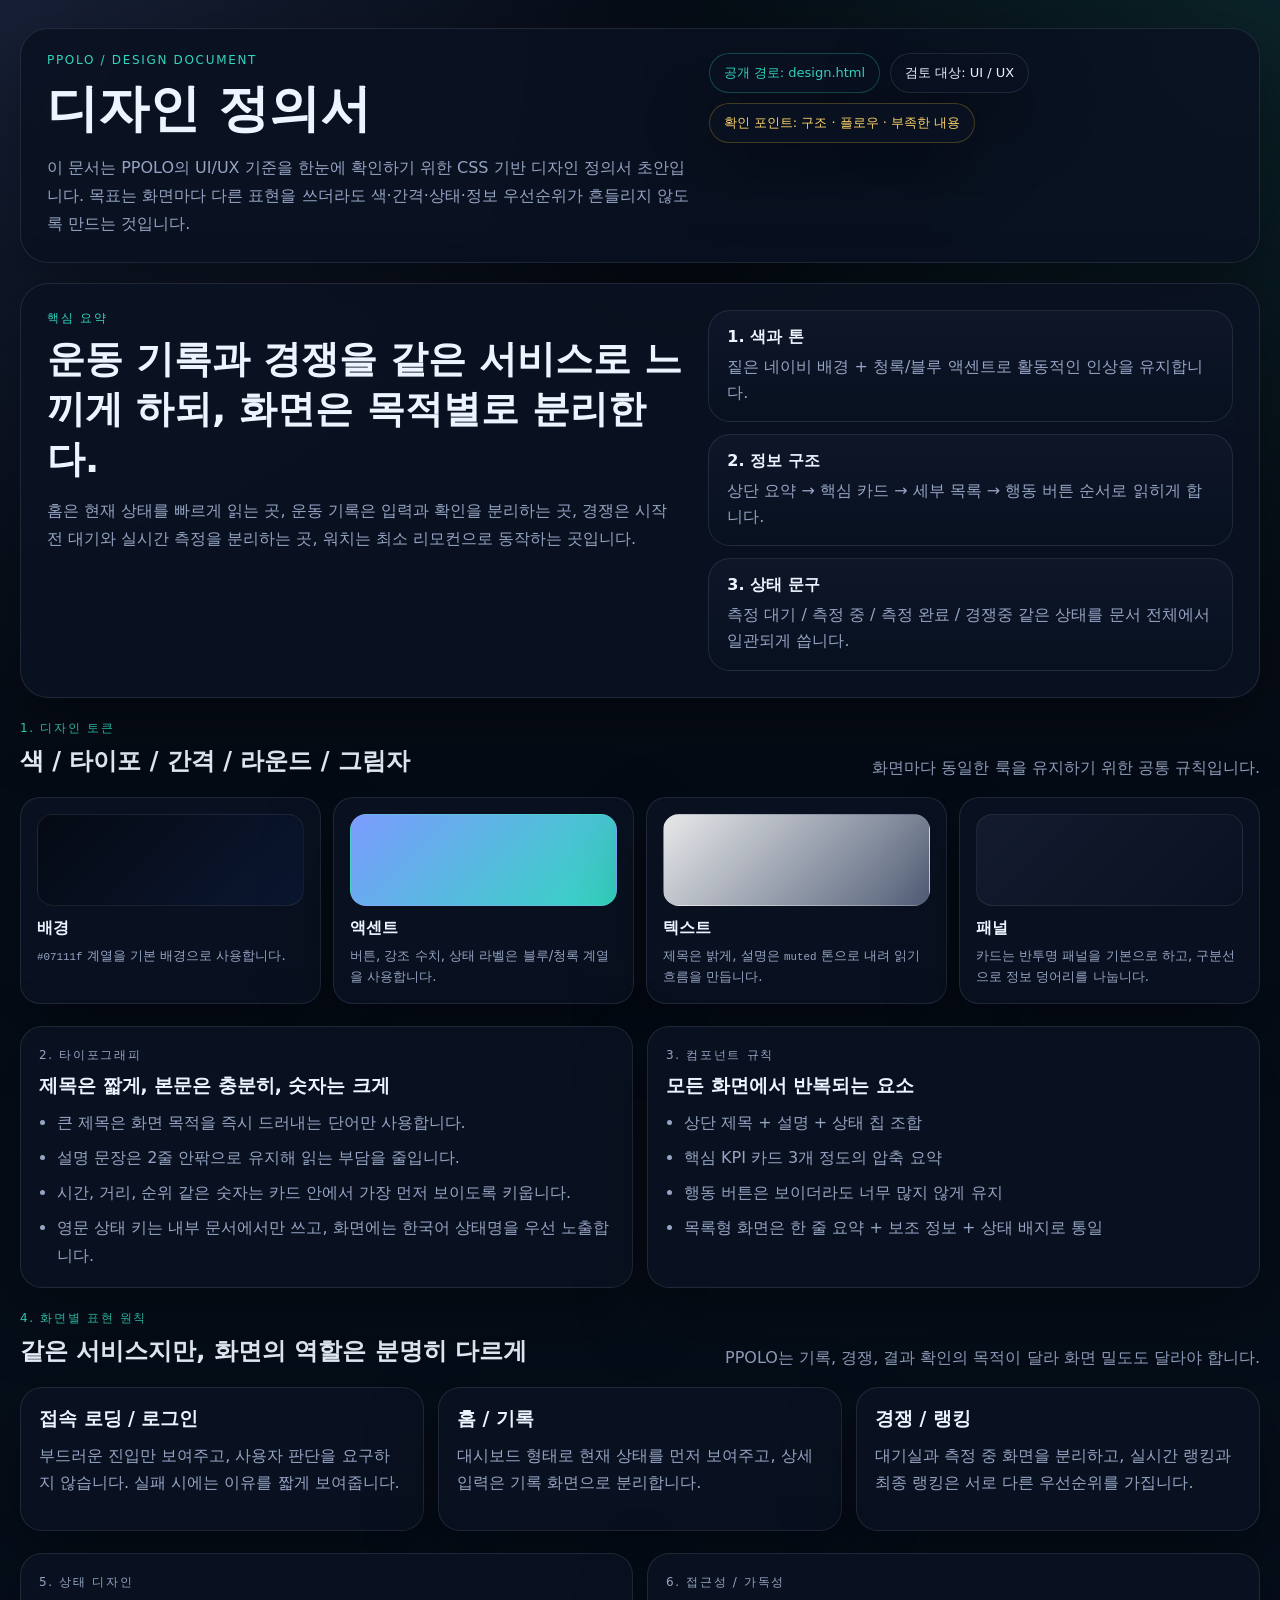
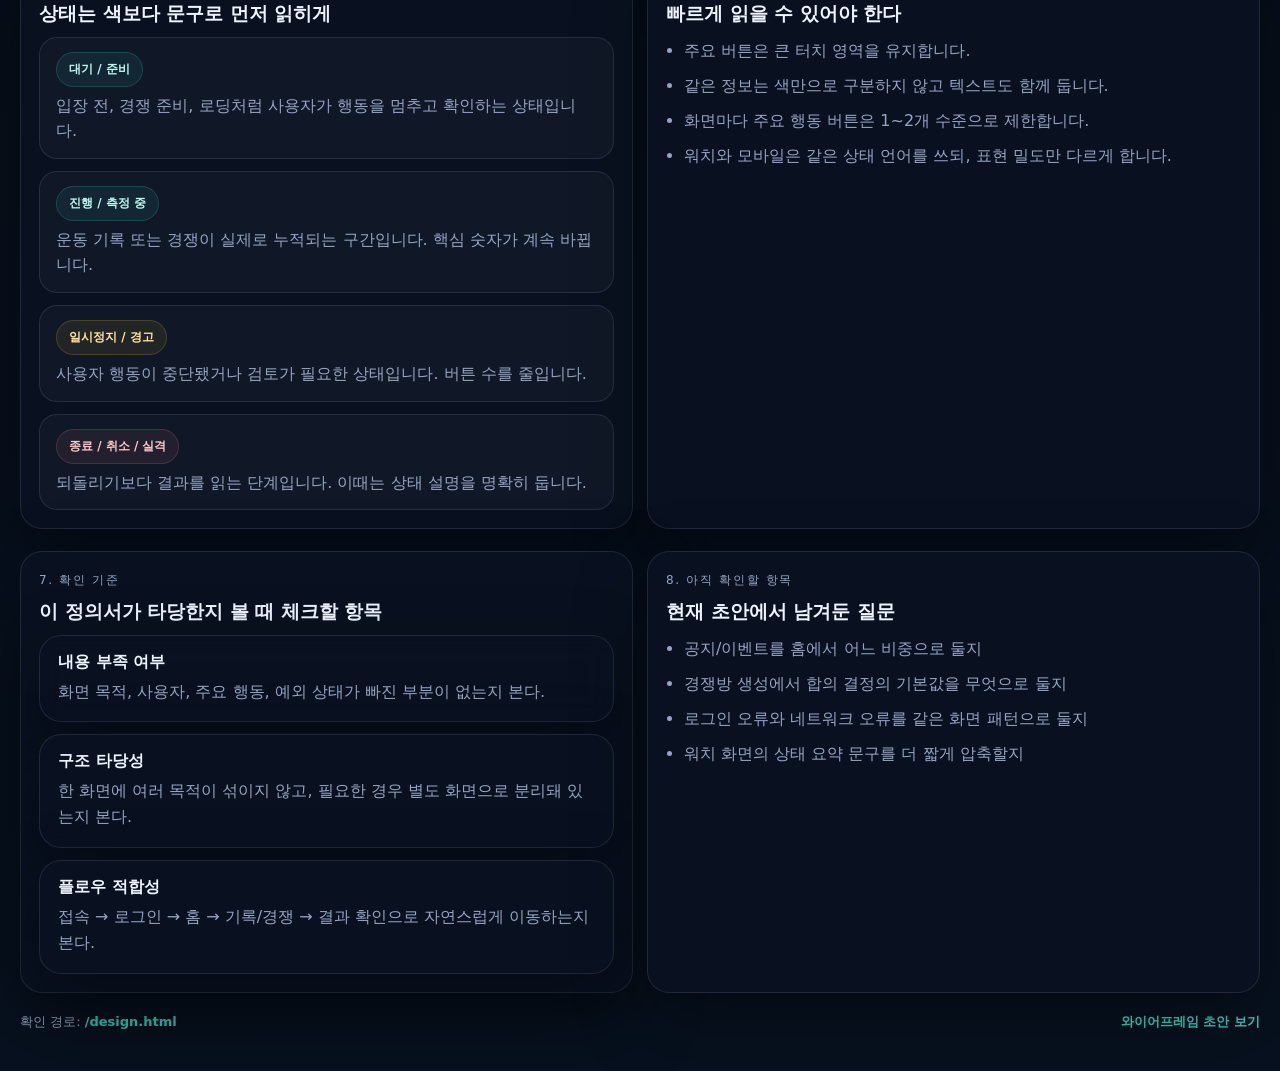
==== demo/app/site/design.html @ a943608b "docs: add ppolo design and wireframe demo pages" ====
<!doctype html>
<html lang="ko">
  <head>
    <meta charset="utf-8" />
    <meta name="viewport" content="width=device-width, initial-scale=1" />
    <title>PPOLO 디자인 정의서</title>
    <meta
      name="description"
      content="PPOLO UI/UX 디자인 정의서 - 색, 타이포, 구성, 상태, 검토 기준을 정리한 정적 문서"
    />
    <style>
      :root {
        color-scheme: dark;
        --bg: #07111f;
        --bg-2: #091527;
        --panel: rgba(10, 18, 34, 0.9);
        --panel-strong: #0b1731;
        --line: rgba(148, 163, 184, 0.16);
        --line-strong: rgba(124, 156, 255, 0.28);
        --text: #edf4ff;
        --muted: #95a4c3;
        --accent: #7c9cff;
        --accent-2: #33d5bf;
        --warning: #fbbf24;
        --danger: #ff7b7b;
        --shadow: 0 26px 70px rgba(0, 0, 0, 0.38);
        --radius-xl: 28px;
        --radius-lg: 22px;
        --radius-md: 16px;
      }

      * { box-sizing: border-box; }
      html, body { margin: 0; min-height: 100%; }
      body {
        color: var(--text);
        font-family: Inter, Pretendard, "Noto Sans KR", system-ui, -apple-system, sans-serif;
        background:
          radial-gradient(circle at top left, rgba(124, 156, 255, 0.15), transparent 24%),
          radial-gradient(circle at top right, rgba(51, 213, 191, 0.12), transparent 22%),
          linear-gradient(180deg, #050a13 0%, var(--bg) 100%);
      }

      a { color: inherit; }
      .page {
        max-width: 1360px;
        margin: 0 auto;
        padding: 28px 20px 40px;
      }

      .topbar,
      .hero,
      .panel,
      .card,
      .chip,
      .token,
      .check,
      .swatch {
        background: var(--panel);
        border: 1px solid var(--line);
        box-shadow: var(--shadow);
        backdrop-filter: blur(12px);
      }

      .topbar {
        display: flex;
        justify-content: space-between;
        align-items: flex-start;
        gap: 18px;
        padding: 24px 26px;
        border-radius: var(--radius-xl);
      }

      .eyebrow {
        margin: 0 0 8px;
        font-size: 12px;
        letter-spacing: 0.14em;
        text-transform: uppercase;
        color: var(--accent-2);
      }

      h1, h2, h3, h4, p { margin-top: 0; }
      h1 { margin-bottom: 10px; font-size: clamp(2rem, 4vw, 3.4rem); }
      .lead { margin: 0; color: var(--muted); line-height: 1.75; max-width: 72ch; }
      .chip-row { display: flex; flex-wrap: wrap; gap: 10px; align-content: flex-start; }
      .chip {
        display: inline-flex;
        align-items: center;
        gap: 8px;
        padding: 10px 14px;
        border-radius: 999px;
        color: var(--text);
        font-size: 13px;
        white-space: nowrap;
      }
      .chip.accent { color: var(--accent-2); border-color: rgba(51, 213, 191, 0.28); }
      .chip.warn { color: #fdd36b; border-color: rgba(251, 191, 36, 0.24); }

      .hero {
        margin-top: 20px;
        border-radius: var(--radius-xl);
        padding: 26px;
        display: grid;
        grid-template-columns: 1.1fr 0.9fr;
        gap: 20px;
      }

      .hero h2 {
        margin-bottom: 12px;
        font-size: clamp(1.55rem, 3vw, 2.35rem);
      }

      .hero-steps {
        display: grid;
        gap: 12px;
      }

      .step {
        border-radius: var(--radius-lg);
        padding: 16px 18px;
        border: 1px solid var(--line);
        background: linear-gradient(180deg, rgba(15, 23, 42, 0.94), rgba(7, 17, 31, 0.98));
      }

      .step strong { display: block; margin-bottom: 6px; }
      .step span { color: var(--muted); line-height: 1.6; }

      .section { margin-top: 22px; }
      .section-head {
        display: flex;
        justify-content: space-between;
        gap: 16px;
        align-items: end;
        margin-bottom: 16px;
      }
      .section-head h2 { margin-bottom: 4px; }
      .section-note { margin: 0; color: var(--muted); line-height: 1.6; }

      .grid-2 { display: grid; grid-template-columns: repeat(2, minmax(0, 1fr)); gap: 14px; }
      .grid-3 { display: grid; grid-template-columns: repeat(3, minmax(0, 1fr)); gap: 14px; }
      .grid-4 { display: grid; grid-template-columns: repeat(4, minmax(0, 1fr)); gap: 12px; }

      .card {
        border-radius: var(--radius-lg);
        padding: 18px;
      }
      .card h3, .card h4 { margin-bottom: 10px; }
      .card p, .card li { color: var(--muted); line-height: 1.7; }
      .card ul { margin: 0; padding-left: 18px; }
      .card li + li { margin-top: 8px; }

      .swatch {
        border-radius: 20px;
        padding: 16px;
      }
      .swatch-box {
        height: 92px;
        border-radius: 16px;
        margin-bottom: 12px;
        border: 1px solid rgba(255, 255, 255, 0.08);
      }
      .swatch strong { display: block; margin-bottom: 6px; }
      .swatch small { color: var(--muted); line-height: 1.5; }

      .token {
        border-radius: 18px;
        padding: 16px;
      }
      .token code,
      .check code {
        background: rgba(255, 255, 255, 0.06);
        border: 1px solid rgba(255, 255, 255, 0.08);
        padding: 2px 6px;
        border-radius: 8px;
        color: #dce8ff;
      }
      .token span { display: block; margin-bottom: 8px; color: var(--muted); }
      .token strong { display: block; margin-bottom: 10px; }

      .status {
        display: inline-flex;
        align-items: center;
        gap: 8px;
        padding: 8px 12px;
        border-radius: 999px;
        background: rgba(51, 213, 191, 0.08);
        border: 1px solid rgba(51, 213, 191, 0.18);
        color: #bdf8ef;
        font-size: 12px;
        font-weight: 700;
      }
      .status.warn { background: rgba(251, 191, 36, 0.08); border-color: rgba(251, 191, 36, 0.18); color: #ffe5a1; }
      .status.danger { background: rgba(255, 123, 123, 0.08); border-color: rgba(255, 123, 123, 0.18); color: #ffc7c7; }

      .check {
        border-radius: var(--radius-lg);
        padding: 16px 18px;
      }
      .check strong { display: block; margin-bottom: 6px; }
      .check p { margin-bottom: 0; color: var(--muted); line-height: 1.65; }

      .flow {
        display: grid;
        gap: 12px;
      }
      .flow-item {
        border-radius: 18px;
        border: 1px solid var(--line);
        background: rgba(255, 255, 255, 0.03);
        padding: 14px 16px;
      }
      .flow-item strong { display: block; margin-bottom: 6px; }
      .flow-item p { margin: 0; color: var(--muted); line-height: 1.6; }

      .footer {
        margin-top: 20px;
        color: var(--muted);
        font-size: 13px;
        display: flex;
        justify-content: space-between;
        gap: 16px;
        align-items: center;
      }
      .footer a { color: var(--accent-2); text-decoration: none; font-weight: 700; }

      @media (max-width: 1080px) {
        .topbar,
        .hero,
        .grid-2,
        .grid-3,
        .grid-4 { grid-template-columns: 1fr; display: grid; }
        .topbar { display: grid; }
        .section-head { display: grid; }
        .footer { display: grid; }
      }
    </style>
  </head>
  <body>
    <div class="page">
      <header class="topbar">
        <div>
          <p class="eyebrow">PPOLO / DESIGN DOCUMENT</p>
          <h1>디자인 정의서</h1>
          <p class="lead">
            이 문서는 PPOLO의 UI/UX 기준을 한눈에 확인하기 위한 CSS 기반 디자인 정의서 초안입니다.
            목표는 화면마다 다른 표현을 쓰더라도 색·간격·상태·정보 우선순위가 흔들리지 않도록 만드는 것입니다.
          </p>
        </div>
        <div class="chip-row">
          <span class="chip accent">공개 경로: design.html</span>
          <span class="chip">검토 대상: UI / UX</span>
          <span class="chip warn">확인 포인트: 구조 · 플로우 · 부족한 내용</span>
        </div>
      </header>

      <section class="hero">
        <div>
          <p class="eyebrow">핵심 요약</p>
          <h2>운동 기록과 경쟁을 같은 서비스로 느끼게 하되, 화면은 목적별로 분리한다.</h2>
          <p class="lead">
            홈은 현재 상태를 빠르게 읽는 곳, 운동 기록은 입력과 확인을 분리하는 곳,
            경쟁은 시작 전 대기와 실시간 측정을 분리하는 곳, 워치는 최소 리모컨으로 동작하는 곳입니다.
          </p>
        </div>
        <div class="hero-steps">
          <div class="step"><strong>1. 색과 톤</strong><span>짙은 네이비 배경 + 청록/블루 액센트로 활동적인 인상을 유지합니다.</span></div>
          <div class="step"><strong>2. 정보 구조</strong><span>상단 요약 → 핵심 카드 → 세부 목록 → 행동 버튼 순서로 읽히게 합니다.</span></div>
          <div class="step"><strong>3. 상태 문구</strong><span>측정 대기 / 측정 중 / 측정 완료 / 경쟁중 같은 상태를 문서 전체에서 일관되게 씁니다.</span></div>
        </div>
      </section>

      <section class="section">
        <div class="section-head">
          <div>
            <p class="eyebrow">1. 디자인 토큰</p>
            <h2>색 / 타이포 / 간격 / 라운드 / 그림자</h2>
          </div>
          <p class="section-note">화면마다 동일한 룩을 유지하기 위한 공통 규칙입니다.</p>
        </div>
        <div class="grid-4">
          <article class="swatch">
            <div class="swatch-box" style="background: linear-gradient(135deg, #050a13, #0b1731);"></div>
            <strong>배경</strong>
            <small><code>#07111f</code> 계열을 기본 배경으로 사용합니다.</small>
          </article>
          <article class="swatch">
            <div class="swatch-box" style="background: linear-gradient(135deg, #7c9cff, #33d5bf);"></div>
            <strong>액센트</strong>
            <small>버튼, 강조 수치, 상태 라벨은 블루/청록 계열을 사용합니다.</small>
          </article>
          <article class="swatch">
            <div class="swatch-box" style="background: linear-gradient(135deg, rgba(255,255,255,.9), rgba(144,163,196,.55));"></div>
            <strong>텍스트</strong>
            <small>제목은 밝게, 설명은 <code>muted</code> 톤으로 내려 읽기 흐름을 만듭니다.</small>
          </article>
          <article class="swatch">
            <div class="swatch-box" style="background: linear-gradient(135deg, rgba(20,28,48,.95), rgba(10,18,34,.95));"></div>
            <strong>패널</strong>
            <small>카드는 반투명 패널을 기본으로 하고, 구분선으로 정보 덩어리를 나눕니다.</small>
          </article>
        </div>
      </section>

      <section class="section grid-2">
        <article class="card">
          <p class="eyebrow">2. 타이포그래피</p>
          <h3>제목은 짧게, 본문은 충분히, 숫자는 크게</h3>
          <ul>
            <li>큰 제목은 화면 목적을 즉시 드러내는 단어만 사용합니다.</li>
            <li>설명 문장은 2줄 안팎으로 유지해 읽는 부담을 줄입니다.</li>
            <li>시간, 거리, 순위 같은 숫자는 카드 안에서 가장 먼저 보이도록 키웁니다.</li>
            <li>영문 상태 키는 내부 문서에서만 쓰고, 화면에는 한국어 상태명을 우선 노출합니다.</li>
          </ul>
        </article>
        <article class="card">
          <p class="eyebrow">3. 컴포넌트 규칙</p>
          <h3>모든 화면에서 반복되는 요소</h3>
          <ul>
            <li>상단 제목 + 설명 + 상태 칩 조합</li>
            <li>핵심 KPI 카드 3개 정도의 압축 요약</li>
            <li>행동 버튼은 보이더라도 너무 많지 않게 유지</li>
            <li>목록형 화면은 한 줄 요약 + 보조 정보 + 상태 배지로 통일</li>
          </ul>
        </article>
      </section>

      <section class="section">
        <div class="section-head">
          <div>
            <p class="eyebrow">4. 화면별 표현 원칙</p>
            <h2>같은 서비스지만, 화면의 역할은 분명히 다르게</h2>
          </div>
          <p class="section-note">PPOLO는 기록, 경쟁, 결과 확인의 목적이 달라 화면 밀도도 달라야 합니다.</p>
        </div>
        <div class="grid-3">
          <article class="card">
            <h3>접속 로딩 / 로그인</h3>
            <p>부드러운 진입만 보여주고, 사용자 판단을 요구하지 않습니다. 실패 시에는 이유를 짧게 보여줍니다.</p>
          </article>
          <article class="card">
            <h3>홈 / 기록</h3>
            <p>대시보드 형태로 현재 상태를 먼저 보여주고, 상세 입력은 기록 화면으로 분리합니다.</p>
          </article>
          <article class="card">
            <h3>경쟁 / 랭킹</h3>
            <p>대기실과 측정 중 화면을 분리하고, 실시간 랭킹과 최종 랭킹은 서로 다른 우선순위를 가집니다.</p>
          </article>
        </div>
      </section>

      <section class="section grid-2">
        <article class="card">
          <p class="eyebrow">5. 상태 디자인</p>
          <h3>상태는 색보다 문구로 먼저 읽히게</h3>
          <div class="flow">
            <div class="flow-item"><strong><span class="status">대기 / 준비</span></strong><p>입장 전, 경쟁 준비, 로딩처럼 사용자가 행동을 멈추고 확인하는 상태입니다.</p></div>
            <div class="flow-item"><strong><span class="status">진행 / 측정 중</span></strong><p>운동 기록 또는 경쟁이 실제로 누적되는 구간입니다. 핵심 숫자가 계속 바뀝니다.</p></div>
            <div class="flow-item"><strong><span class="status warn">일시정지 / 경고</span></strong><p>사용자 행동이 중단됐거나 검토가 필요한 상태입니다. 버튼 수를 줄입니다.</p></div>
            <div class="flow-item"><strong><span class="status danger">종료 / 취소 / 실격</span></strong><p>되돌리기보다 결과를 읽는 단계입니다. 이때는 상태 설명을 명확히 둡니다.</p></div>
          </div>
        </article>
        <article class="card">
          <p class="eyebrow">6. 접근성 / 가독성</p>
          <h3>빠르게 읽을 수 있어야 한다</h3>
          <ul>
            <li>주요 버튼은 큰 터치 영역을 유지합니다.</li>
            <li>같은 정보는 색만으로 구분하지 않고 텍스트도 함께 둡니다.</li>
            <li>화면마다 주요 행동 버튼은 1~2개 수준으로 제한합니다.</li>
            <li>워치와 모바일은 같은 상태 언어를 쓰되, 표현 밀도만 다르게 합니다.</li>
          </ul>
        </article>
      </section>

      <section class="section grid-2">
        <article class="card">
          <p class="eyebrow">7. 확인 기준</p>
          <h3>이 정의서가 타당한지 볼 때 체크할 항목</h3>
          <div class="flow">
            <div class="check"><strong>내용 부족 여부</strong><p>화면 목적, 사용자, 주요 행동, 예외 상태가 빠진 부분이 없는지 본다.</p></div>
            <div class="check"><strong>구조 타당성</strong><p>한 화면에 여러 목적이 섞이지 않고, 필요한 경우 별도 화면으로 분리돼 있는지 본다.</p></div>
            <div class="check"><strong>플로우 적합성</strong><p>접속 → 로그인 → 홈 → 기록/경쟁 → 결과 확인으로 자연스럽게 이동하는지 본다.</p></div>
          </div>
        </article>
        <article class="card">
          <p class="eyebrow">8. 아직 확인할 항목</p>
          <h3>현재 초안에서 남겨둔 질문</h3>
          <ul>
            <li>공지/이벤트를 홈에서 어느 비중으로 둘지</li>
            <li>경쟁방 생성에서 합의 결정의 기본값을 무엇으로 둘지</li>
            <li>로그인 오류와 네트워크 오류를 같은 화면 패턴으로 둘지</li>
            <li>워치 화면의 상태 요약 문구를 더 짧게 압축할지</li>
          </ul>
        </article>
      </section>

      <footer class="footer">
        <div>확인 경로: <a href="/design.html">/design.html</a></div>
        <div><a href="/wireframe.html">와이어프레임 초안 보기</a></div>
      </footer>
    </div>
  </body>
</html>
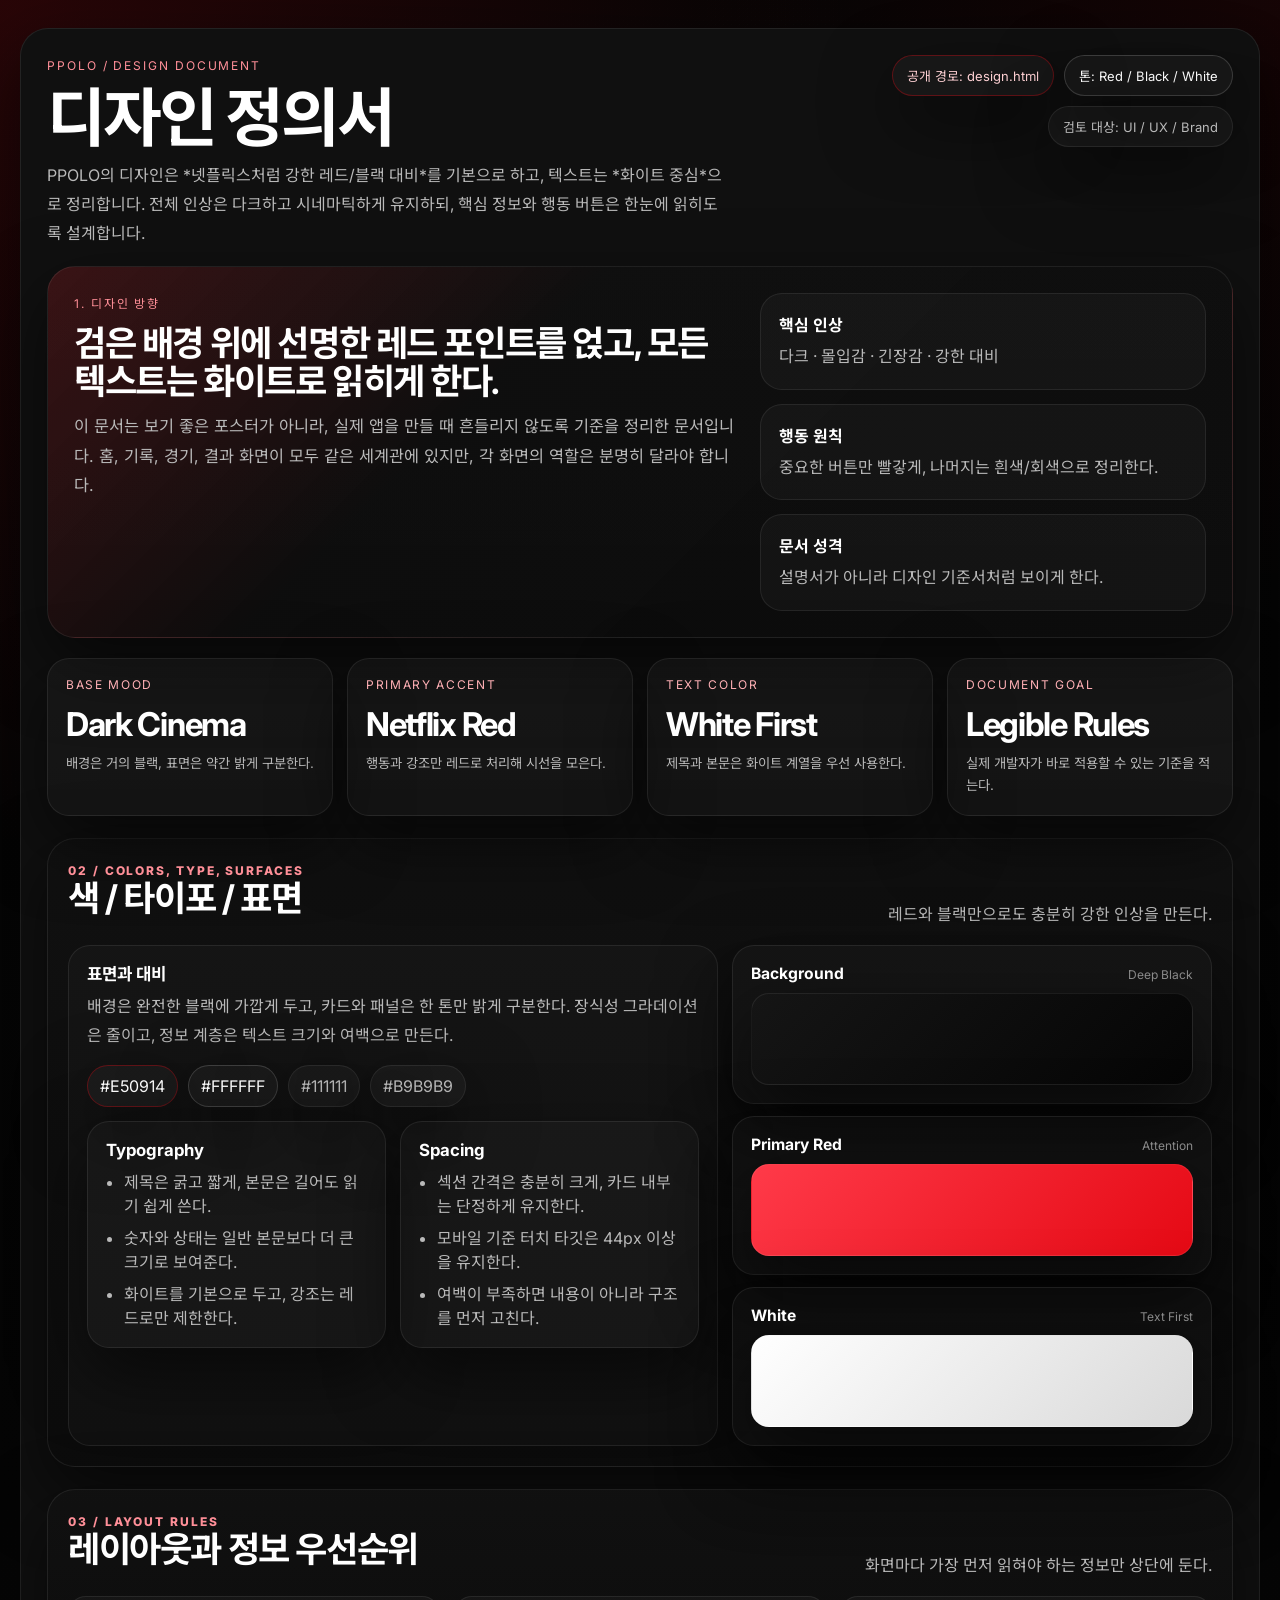
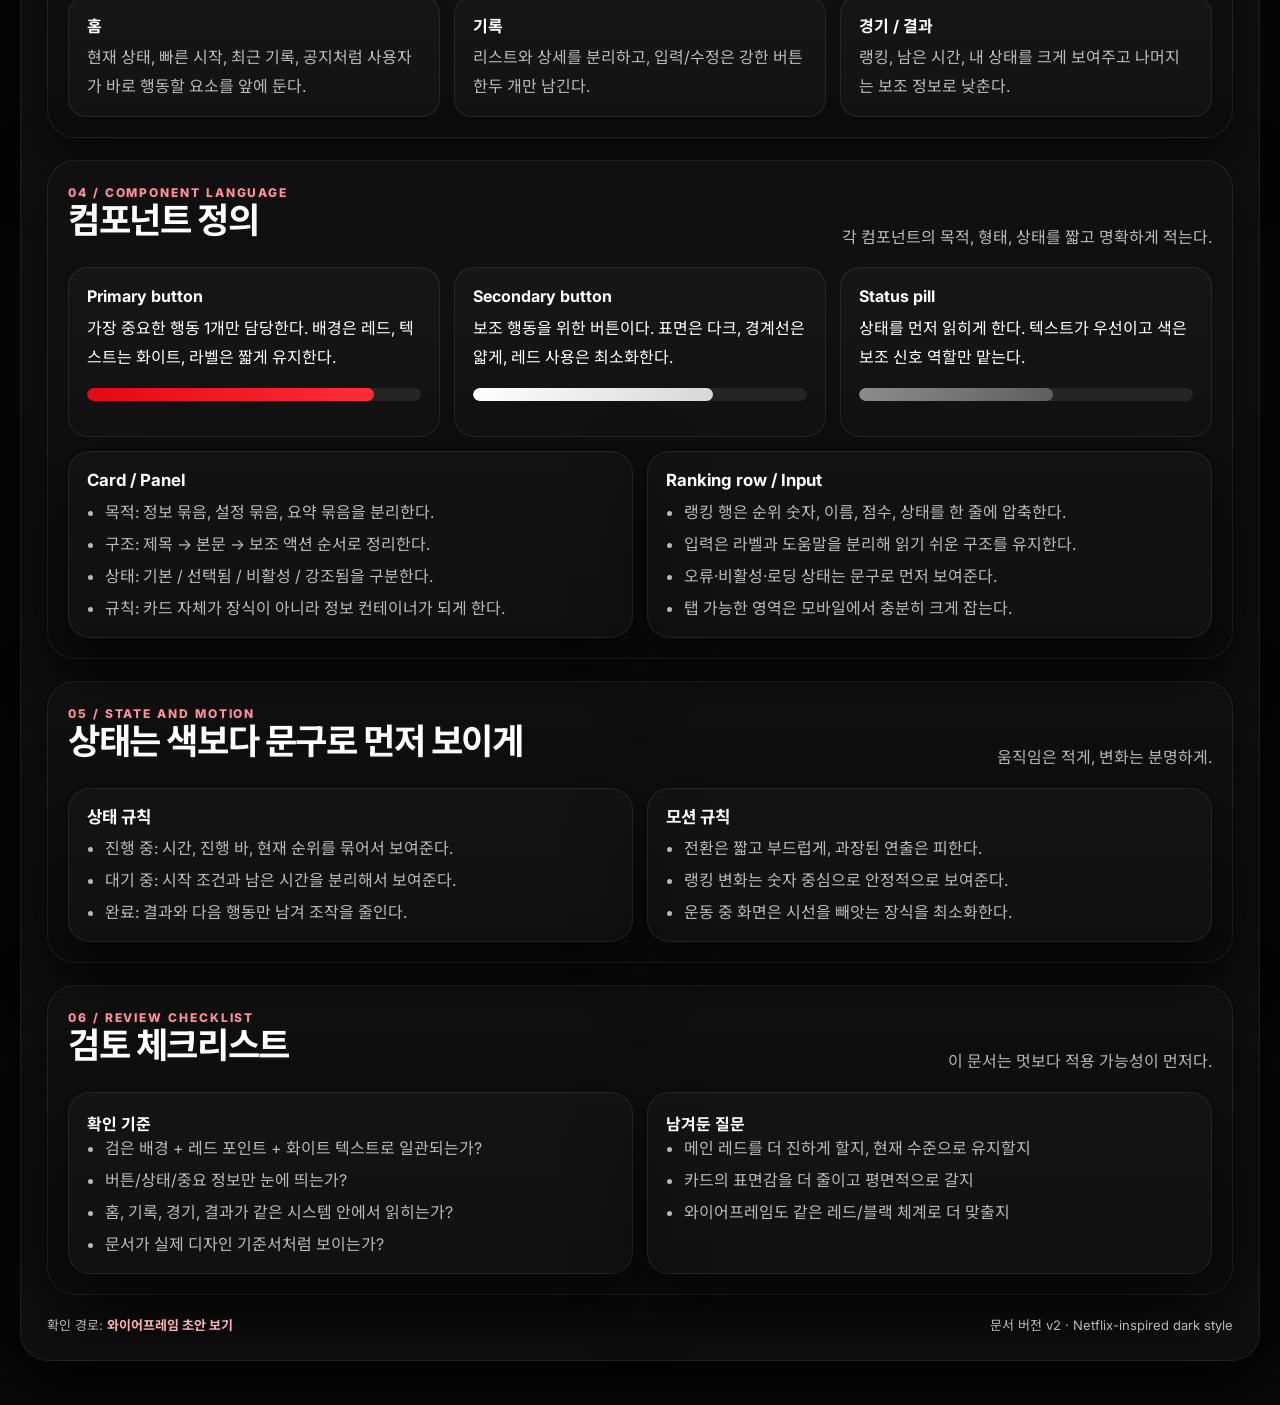
==== commit da6f443e: "docs: standardize match and 경기 terminology" ====
--- a/demo/app/site/design.html
+++ b/demo/app/site/design.html
@@ -4,61 +4,86 @@
     <meta charset="utf-8" />
     <meta name="viewport" content="width=device-width, initial-scale=1" />
     <title>PPOLO 디자인 정의서</title>
-    <meta
-      name="description"
-      content="PPOLO UI/UX 디자인 정의서 - 색, 타이포, 구성, 상태, 검토 기준을 정리한 정적 문서"
-    />
+    <meta name="description" content="PPOLO 디자인 정의서 - Netflix 스타일의 레드/블랙/화이트 중심 UI 기준 문서" />
+    <link rel="preconnect" href="https://fonts.googleapis.com" />
+    <link rel="preconnect" href="https://fonts.gstatic.com" crossorigin />
+    <link href="https://fonts.googleapis.com/css2?family=Inter:wght@400;500;600;700;800;900&family=Noto+Sans+KR:wght@400;500;700;900&display=swap" rel="stylesheet" />
     <style>
       :root {
         color-scheme: dark;
-        --bg: #07111f;
-        --bg-2: #091527;
-        --panel: rgba(10, 18, 34, 0.9);
-        --panel-strong: #0b1731;
-        --line: rgba(148, 163, 184, 0.16);
-        --line-strong: rgba(124, 156, 255, 0.28);
-        --text: #edf4ff;
-        --muted: #95a4c3;
-        --accent: #7c9cff;
-        --accent-2: #33d5bf;
-        --warning: #fbbf24;
-        --danger: #ff7b7b;
-        --shadow: 0 26px 70px rgba(0, 0, 0, 0.38);
+        --bg: #050505;
+        --bg-2: #0a0a0a;
+        --surface: #101010;
+        --surface-2: #151515;
+        --surface-3: rgba(255, 255, 255, 0.04);
+        --line: rgba(255, 255, 255, 0.08);
+        --line-strong: rgba(229, 9, 20, 0.42);
+        --text: #ffffff;
+        --muted: #b9b9b9;
+        --muted-2: #8a8a8a;
+        --red: #e50914;
+        --red-2: #ff2d3b;
+        --shadow: 0 26px 70px rgba(0, 0, 0, 0.55);
         --radius-xl: 28px;
         --radius-lg: 22px;
         --radius-md: 16px;
+        --radius-sm: 12px;
+        --max: 1360px;
       }
 
       * { box-sizing: border-box; }
       html, body { margin: 0; min-height: 100%; }
       body {
+        background:
+          radial-gradient(circle at top left, rgba(229, 9, 20, 0.16), transparent 26%),
+          radial-gradient(circle at top right, rgba(229, 9, 20, 0.08), transparent 18%),
+          linear-gradient(180deg, #050505 0%, #090909 100%);
         color: var(--text);
-        font-family: Inter, Pretendard, "Noto Sans KR", system-ui, -apple-system, sans-serif;
-        background:
-          radial-gradient(circle at top left, rgba(124, 156, 255, 0.15), transparent 24%),
-          radial-gradient(circle at top right, rgba(51, 213, 191, 0.12), transparent 22%),
-          linear-gradient(180deg, #050a13 0%, var(--bg) 100%);
+        font-family: "Inter", "Noto Sans KR", system-ui, -apple-system, sans-serif;
+        text-rendering: optimizeLegibility;
       }
 
       a { color: inherit; }
+      h1, h2, h3, h4, p { margin-top: 0; }
+      h1 {
+        margin-bottom: 12px;
+        font-size: clamp(2.4rem, 5vw, 4.6rem);
+        line-height: 0.98;
+        letter-spacing: -0.05em;
+      }
+      h2 {
+        margin-bottom: 12px;
+        font-size: clamp(1.5rem, 3vw, 2.2rem);
+        line-height: 1.08;
+        letter-spacing: -0.04em;
+      }
+      h3 { margin-bottom: 8px; font-size: 1.05rem; line-height: 1.2; }
+      p { line-height: 1.8; }
+
       .page {
-        max-width: 1360px;
+        max-width: var(--max);
         margin: 0 auto;
-        padding: 28px 20px 40px;
-      }
-
-      .topbar,
+        padding: 28px 20px 44px;
+      }
+
+      .shell,
       .hero,
-      .panel,
+      .section,
       .card,
       .chip,
-      .token,
+      .pill,
+      .box,
       .check,
-      .swatch {
-        background: var(--panel);
+      .swatch,
+      .metric {
+        background: var(--surface);
         border: 1px solid var(--line);
         box-shadow: var(--shadow);
-        backdrop-filter: blur(12px);
+      }
+
+      .shell {
+        border-radius: var(--radius-xl);
+        padding: 26px;
       }
 
       .topbar {
@@ -66,65 +91,117 @@
         justify-content: space-between;
         align-items: flex-start;
         gap: 18px;
-        padding: 24px 26px;
-        border-radius: var(--radius-xl);
+        margin-bottom: 18px;
       }
 
       .eyebrow {
-        margin: 0 0 8px;
+        margin: 0 0 10px;
         font-size: 12px;
-        letter-spacing: 0.14em;
+        letter-spacing: 0.16em;
         text-transform: uppercase;
-        color: var(--accent-2);
-      }
-
-      h1, h2, h3, h4, p { margin-top: 0; }
-      h1 { margin-bottom: 10px; font-size: clamp(2rem, 4vw, 3.4rem); }
-      .lead { margin: 0; color: var(--muted); line-height: 1.75; max-width: 72ch; }
-      .chip-row { display: flex; flex-wrap: wrap; gap: 10px; align-content: flex-start; }
+        color: #ff8f98;
+      }
+
+      .lead {
+        margin: 0;
+        max-width: 74ch;
+        color: var(--muted);
+      }
+
+      .chip-row {
+        display: flex;
+        flex-wrap: wrap;
+        gap: 10px;
+        justify-content: flex-end;
+      }
       .chip {
         display: inline-flex;
         align-items: center;
         gap: 8px;
         padding: 10px 14px;
         border-radius: 999px;
-        color: var(--text);
         font-size: 13px;
         white-space: nowrap;
-      }
-      .chip.accent { color: var(--accent-2); border-color: rgba(51, 213, 191, 0.28); }
-      .chip.warn { color: #fdd36b; border-color: rgba(251, 191, 36, 0.24); }
+        background: rgba(255, 255, 255, 0.03);
+      }
+      .chip.red { border-color: rgba(229, 9, 20, 0.35); color: #ffd1d4; }
+      .chip.white { border-color: rgba(255, 255, 255, 0.16); color: #fff; }
+      .chip.soft { color: var(--muted); }
 
       .hero {
-        margin-top: 20px;
+        margin-top: 18px;
         border-radius: var(--radius-xl);
         padding: 26px;
         display: grid;
-        grid-template-columns: 1.1fr 0.9fr;
-        gap: 20px;
-      }
-
-      .hero h2 {
+        grid-template-columns: 1.2fr 0.8fr;
+        gap: 18px;
+        background:
+          linear-gradient(180deg, rgba(255,255,255,0.02), rgba(255,255,255,0.01)),
+          linear-gradient(135deg, rgba(229, 9, 20, 0.18), rgba(10, 10, 10, 0.92) 36%, rgba(10, 10, 10, 0.98));
+        border-color: rgba(255, 255, 255, 0.08);
+      }
+
+      .hero-copy .lead {
+        font-size: 1.02rem;
+        max-width: 68ch;
+      }
+
+      .hero-side {
+        display: grid;
+        gap: 14px;
+      }
+
+      .meta,
+      .card,
+      .box,
+      .check,
+      .swatch,
+      .metric,
+      .section-card {
+        border-radius: var(--radius-lg);
+      }
+
+      .meta {
+        padding: 18px;
+        background: rgba(255, 255, 255, 0.03);
+        border: 1px solid rgba(255, 255, 255, 0.08);
+      }
+      .meta strong { display: block; margin-bottom: 6px; }
+      .meta p { margin: 0; color: var(--muted); }
+
+      .summary-grid {
+        margin-top: 20px;
+        display: grid;
+        grid-template-columns: repeat(4, minmax(0, 1fr));
+        gap: 14px;
+      }
+      .metric {
+        padding: 18px;
+        background: linear-gradient(180deg, rgba(255,255,255,0.03), rgba(255,255,255,0.02));
+      }
+      .metric span {
+        display: block;
         margin-bottom: 12px;
-        font-size: clamp(1.55rem, 3vw, 2.35rem);
-      }
-
-      .hero-steps {
-        display: grid;
-        gap: 12px;
-      }
-
-      .step {
-        border-radius: var(--radius-lg);
-        padding: 16px 18px;
-        border: 1px solid var(--line);
-        background: linear-gradient(180deg, rgba(15, 23, 42, 0.94), rgba(7, 17, 31, 0.98));
-      }
-
-      .step strong { display: block; margin-bottom: 6px; }
-      .step span { color: var(--muted); line-height: 1.6; }
-
-      .section { margin-top: 22px; }
+        font-size: 12px;
+        color: #ffb0b5;
+        letter-spacing: 0.14em;
+        text-transform: uppercase;
+      }
+      .metric strong {
+        display: block;
+        margin-bottom: 8px;
+        font-size: clamp(1.45rem, 3vw, 2.05rem);
+        letter-spacing: -0.04em;
+      }
+      .metric small { color: var(--muted); line-height: 1.6; }
+
+      .section {
+        margin-top: 22px;
+        padding: 20px;
+        border-radius: var(--radius-xl);
+        background: linear-gradient(180deg, rgba(17,17,17,0.96), rgba(12,12,12,0.98));
+      }
+
       .section-head {
         display: flex;
         justify-content: space-between;
@@ -132,270 +209,439 @@
         align-items: end;
         margin-bottom: 16px;
       }
-      .section-head h2 { margin-bottom: 4px; }
-      .section-note { margin: 0; color: var(--muted); line-height: 1.6; }
-
-      .grid-2 { display: grid; grid-template-columns: repeat(2, minmax(0, 1fr)); gap: 14px; }
-      .grid-3 { display: grid; grid-template-columns: repeat(3, minmax(0, 1fr)); gap: 14px; }
-      .grid-4 { display: grid; grid-template-columns: repeat(4, minmax(0, 1fr)); gap: 12px; }
-
-      .card {
-        border-radius: var(--radius-lg);
-        padding: 18px;
-      }
-      .card h3, .card h4 { margin-bottom: 10px; }
-      .card p, .card li { color: var(--muted); line-height: 1.7; }
-      .card ul { margin: 0; padding-left: 18px; }
-      .card li + li { margin-top: 8px; }
-
-      .swatch {
-        border-radius: 20px;
-        padding: 16px;
-      }
-      .swatch-box {
-        height: 92px;
-        border-radius: 16px;
-        margin-bottom: 12px;
-        border: 1px solid rgba(255, 255, 255, 0.08);
-      }
-      .swatch strong { display: block; margin-bottom: 6px; }
-      .swatch small { color: var(--muted); line-height: 1.5; }
-
-      .token {
-        border-radius: 18px;
-        padding: 16px;
-      }
-      .token code,
-      .check code {
-        background: rgba(255, 255, 255, 0.06);
-        border: 1px solid rgba(255, 255, 255, 0.08);
-        padding: 2px 6px;
-        border-radius: 8px;
-        color: #dce8ff;
-      }
-      .token span { display: block; margin-bottom: 8px; color: var(--muted); }
-      .token strong { display: block; margin-bottom: 10px; }
-
-      .status {
+      .section-head p { margin: 0; color: var(--muted); }
+      .section-index {
         display: inline-flex;
         align-items: center;
         gap: 8px;
-        padding: 8px 12px;
+        color: #ff8f98;
+        font-size: 12px;
+        font-weight: 800;
+        letter-spacing: 0.16em;
+        text-transform: uppercase;
+      }
+
+      .grid-2 { display: grid; grid-template-columns: repeat(2, minmax(0, 1fr)); gap: 14px; }
+      .grid-3 { display: grid; grid-template-columns: repeat(3, minmax(0, 1fr)); gap: 14px; }
+
+      .card,
+      .box,
+      .check,
+      .section-card {
+        padding: 18px;
+        background: rgba(255,255,255,0.025);
+        border: 1px solid rgba(255,255,255,0.08);
+      }
+      .card p, .box p, .check p, .section-card p, .card li, .box li, .check li, .section-card li {
+        color: var(--muted);
+      }
+      .card ul, .box ul, .check ul, .section-card ul {
+        margin: 0;
+        padding-left: 18px;
+      }
+      .card li + li, .box li + li, .check li + li, .section-card li + li {
+        margin-top: 8px;
+      }
+
+      .tokens {
+        display: grid;
+        grid-template-columns: 1.15fr 0.85fr;
+        gap: 14px;
+      }
+
+      .swatch-row {
+        display: grid;
+        gap: 12px;
+      }
+      .swatch-meta {
+        display: flex;
+        justify-content: space-between;
+        gap: 12px;
+        align-items: baseline;
+        margin-bottom: 10px;
+      }
+      .swatch-meta strong { font-size: 0.98rem; }
+      .swatch-meta span { color: var(--muted-2); font-size: 12px; }
+      .swatch {
+        height: 92px;
+        border-radius: 18px;
+        border: 1px solid rgba(255,255,255,0.08);
+      }
+      .swatch.dark { background: linear-gradient(135deg, #151515 0%, #050505 100%); }
+      .swatch.red { background: linear-gradient(135deg, #ff3a49 0%, #e50914 100%); }
+      .swatch.white { background: linear-gradient(135deg, #ffffff 0%, #d9d9d9 100%); }
+      .swatch.gray { background: linear-gradient(135deg, #2a2a2a 0%, #111111 100%); }
+
+      .tone-row {
+        display: flex;
+        flex-wrap: wrap;
+        gap: 10px;
+      }
+      .pill {
+        display: inline-flex;
+        align-items: center;
+        gap: 8px;
+        padding: 10px 12px;
         border-radius: 999px;
-        background: rgba(51, 213, 191, 0.08);
-        border: 1px solid rgba(51, 213, 191, 0.18);
-        color: #bdf8ef;
-        font-size: 12px;
-        font-weight: 700;
-      }
-      .status.warn { background: rgba(251, 191, 36, 0.08); border-color: rgba(251, 191, 36, 0.18); color: #ffe5a1; }
-      .status.danger { background: rgba(255, 123, 123, 0.08); border-color: rgba(255, 123, 123, 0.18); color: #ffc7c7; }
-
-      .check {
-        border-radius: var(--radius-lg);
+        background: rgba(255,255,255,0.03);
+        color: #fff;
+      }
+      .pill.red { border-color: rgba(229, 9, 20, 0.35); }
+      .pill.white { border-color: rgba(255,255,255,0.16); }
+      .pill.gray { border-color: rgba(255,255,255,0.08); color: var(--muted); }
+
+      .rule-grid {
+        display: grid;
+        grid-template-columns: repeat(3, minmax(0, 1fr));
+        gap: 14px;
+      }
+      .rule {
         padding: 16px 18px;
-      }
-      .check strong { display: block; margin-bottom: 6px; }
-      .check p { margin-bottom: 0; color: var(--muted); line-height: 1.65; }
-
-      .flow {
-        display: grid;
-        gap: 12px;
-      }
-      .flow-item {
         border-radius: 18px;
-        border: 1px solid var(--line);
-        background: rgba(255, 255, 255, 0.03);
-        padding: 14px 16px;
-      }
-      .flow-item strong { display: block; margin-bottom: 6px; }
-      .flow-item p { margin: 0; color: var(--muted); line-height: 1.6; }
+        background: rgba(255,255,255,0.03);
+        border: 1px solid rgba(255,255,255,0.08);
+      }
+      .rule strong { display: block; margin-bottom: 6px; }
+      .rule p { margin: 0; color: var(--muted); }
+
+      .component-grid {
+        display: grid;
+        grid-template-columns: repeat(3, minmax(0, 1fr));
+        gap: 14px;
+      }
+      .component-preview {
+        min-height: 170px;
+        padding: 18px;
+        border-radius: 20px;
+        background: linear-gradient(180deg, rgba(255,255,255,0.03), rgba(255,255,255,0.02));
+        border: 1px solid rgba(255,255,255,0.08);
+      }
+      .component-preview strong { display: block; margin-bottom: 8px; }
+      .component-preview p { margin-bottom: 16px; }
+      .component-bar {
+        height: 13px;
+        border-radius: 999px;
+        background: rgba(255,255,255,0.08);
+        overflow: hidden;
+      }
+      .component-bar span {
+        display: block;
+        height: 100%;
+        border-radius: inherit;
+        background: linear-gradient(90deg, var(--red), var(--red-2));
+      }
+      .component-bar.white span { background: linear-gradient(90deg, #fff, #d8d8d8); }
+      .component-bar.gray span { background: linear-gradient(90deg, #8d8d8d, #5f5f5f); }
+
+      .check-grid {
+        display: grid;
+        grid-template-columns: repeat(2, minmax(0, 1fr));
+        gap: 14px;
+      }
 
       .footer {
         margin-top: 20px;
-        color: var(--muted);
-        font-size: 13px;
         display: flex;
         justify-content: space-between;
         gap: 16px;
         align-items: center;
-      }
-      .footer a { color: var(--accent-2); text-decoration: none; font-weight: 700; }
-
-      @media (max-width: 1080px) {
+        color: var(--muted);
+        font-size: 13px;
+      }
+      .footer a {
+        color: #ffb0b5;
+        text-decoration: none;
+        font-weight: 700;
+      }
+
+      @media (max-width: 1100px) {
         .topbar,
         .hero,
+        .summary-grid,
+        .tokens,
         .grid-2,
         .grid-3,
-        .grid-4 { grid-template-columns: 1fr; display: grid; }
-        .topbar { display: grid; }
-        .section-head { display: grid; }
-        .footer { display: grid; }
+        .rule-grid,
+        .component-grid,
+        .check-grid {
+          grid-template-columns: 1fr;
+          display: grid;
+        }
+        .topbar,
+        .section-head,
+        .footer {
+          display: grid;
+        }
+        .chip-row { justify-content: flex-start; }
       }
     </style>
   </head>
   <body>
     <div class="page">
-      <header class="topbar">
-        <div>
-          <p class="eyebrow">PPOLO / DESIGN DOCUMENT</p>
-          <h1>디자인 정의서</h1>
-          <p class="lead">
-            이 문서는 PPOLO의 UI/UX 기준을 한눈에 확인하기 위한 CSS 기반 디자인 정의서 초안입니다.
-            목표는 화면마다 다른 표현을 쓰더라도 색·간격·상태·정보 우선순위가 흔들리지 않도록 만드는 것입니다.
-          </p>
-        </div>
-        <div class="chip-row">
-          <span class="chip accent">공개 경로: design.html</span>
-          <span class="chip">검토 대상: UI / UX</span>
-          <span class="chip warn">확인 포인트: 구조 · 플로우 · 부족한 내용</span>
-        </div>
-      </header>
-
-      <section class="hero">
-        <div>
-          <p class="eyebrow">핵심 요약</p>
-          <h2>운동 기록과 경쟁을 같은 서비스로 느끼게 하되, 화면은 목적별로 분리한다.</h2>
-          <p class="lead">
-            홈은 현재 상태를 빠르게 읽는 곳, 운동 기록은 입력과 확인을 분리하는 곳,
-            경쟁은 시작 전 대기와 실시간 측정을 분리하는 곳, 워치는 최소 리모컨으로 동작하는 곳입니다.
-          </p>
-        </div>
-        <div class="hero-steps">
-          <div class="step"><strong>1. 색과 톤</strong><span>짙은 네이비 배경 + 청록/블루 액센트로 활동적인 인상을 유지합니다.</span></div>
-          <div class="step"><strong>2. 정보 구조</strong><span>상단 요약 → 핵심 카드 → 세부 목록 → 행동 버튼 순서로 읽히게 합니다.</span></div>
-          <div class="step"><strong>3. 상태 문구</strong><span>측정 대기 / 측정 중 / 측정 완료 / 경쟁중 같은 상태를 문서 전체에서 일관되게 씁니다.</span></div>
-        </div>
-      </section>
-
-      <section class="section">
-        <div class="section-head">
+      <div class="shell">
+        <header class="topbar">
           <div>
-            <p class="eyebrow">1. 디자인 토큰</p>
-            <h2>색 / 타이포 / 간격 / 라운드 / 그림자</h2>
-          </div>
-          <p class="section-note">화면마다 동일한 룩을 유지하기 위한 공통 규칙입니다.</p>
-        </div>
-        <div class="grid-4">
-          <article class="swatch">
-            <div class="swatch-box" style="background: linear-gradient(135deg, #050a13, #0b1731);"></div>
-            <strong>배경</strong>
-            <small><code>#07111f</code> 계열을 기본 배경으로 사용합니다.</small>
+            <p class="eyebrow">PPOLO / DESIGN DOCUMENT</p>
+            <h1>디자인 정의서</h1>
+            <p class="lead">
+              PPOLO의 디자인은 *넷플릭스처럼 강한 레드/블랙 대비*를 기본으로 하고,
+              텍스트는 *화이트 중심*으로 정리합니다.
+              전체 인상은 다크하고 시네마틱하게 유지하되, 핵심 정보와 행동 버튼은 한눈에 읽히도록 설계합니다.
+            </p>
+          </div>
+          <div class="chip-row">
+            <span class="chip red">공개 경로: design.html</span>
+            <span class="chip white">톤: Red / Black / White</span>
+            <span class="chip soft">검토 대상: UI / UX / Brand</span>
+          </div>
+        </header>
+
+        <section class="hero">
+          <div class="hero-copy">
+            <p class="eyebrow">1. 디자인 방향</p>
+            <h2>검은 배경 위에 선명한 레드 포인트를 얹고, 모든 텍스트는 화이트로 읽히게 한다.</h2>
+            <p class="lead">
+              이 문서는 보기 좋은 포스터가 아니라, 실제 앱을 만들 때 흔들리지 않도록 기준을 정리한 문서입니다.
+              홈, 기록, 경기, 결과 화면이 모두 같은 세계관에 있지만, 각 화면의 역할은 분명히 달라야 합니다.
+            </p>
+          </div>
+          <div class="hero-side">
+            <div class="meta">
+              <strong>핵심 인상</strong>
+              <p>다크 · 몰입감 · 긴장감 · 강한 대비</p>
+            </div>
+            <div class="meta">
+              <strong>행동 원칙</strong>
+              <p>중요한 버튼만 빨갛게, 나머지는 흰색/회색으로 정리한다.</p>
+            </div>
+            <div class="meta">
+              <strong>문서 성격</strong>
+              <p>설명서가 아니라 디자인 기준서처럼 보이게 한다.</p>
+            </div>
+          </div>
+        </section>
+
+        <section class="summary-grid">
+          <article class="metric">
+            <span>Base Mood</span>
+            <strong>Dark Cinema</strong>
+            <small>배경은 거의 블랙, 표면은 약간 밝게 구분한다.</small>
           </article>
-          <article class="swatch">
-            <div class="swatch-box" style="background: linear-gradient(135deg, #7c9cff, #33d5bf);"></div>
-            <strong>액센트</strong>
-            <small>버튼, 강조 수치, 상태 라벨은 블루/청록 계열을 사용합니다.</small>
+          <article class="metric">
+            <span>Primary Accent</span>
+            <strong>Netflix Red</strong>
+            <small>행동과 강조만 레드로 처리해 시선을 모은다.</small>
           </article>
-          <article class="swatch">
-            <div class="swatch-box" style="background: linear-gradient(135deg, rgba(255,255,255,.9), rgba(144,163,196,.55));"></div>
-            <strong>텍스트</strong>
-            <small>제목은 밝게, 설명은 <code>muted</code> 톤으로 내려 읽기 흐름을 만듭니다.</small>
+          <article class="metric">
+            <span>Text Color</span>
+            <strong>White First</strong>
+            <small>제목과 본문은 화이트 계열을 우선 사용한다.</small>
           </article>
-          <article class="swatch">
-            <div class="swatch-box" style="background: linear-gradient(135deg, rgba(20,28,48,.95), rgba(10,18,34,.95));"></div>
-            <strong>패널</strong>
-            <small>카드는 반투명 패널을 기본으로 하고, 구분선으로 정보 덩어리를 나눕니다.</small>
+          <article class="metric">
+            <span>Document Goal</span>
+            <strong>Legible Rules</strong>
+            <small>실제 개발자가 바로 적용할 수 있는 기준을 적는다.</small>
           </article>
-        </div>
-      </section>
-
-      <section class="section grid-2">
-        <article class="card">
-          <p class="eyebrow">2. 타이포그래피</p>
-          <h3>제목은 짧게, 본문은 충분히, 숫자는 크게</h3>
-          <ul>
-            <li>큰 제목은 화면 목적을 즉시 드러내는 단어만 사용합니다.</li>
-            <li>설명 문장은 2줄 안팎으로 유지해 읽는 부담을 줄입니다.</li>
-            <li>시간, 거리, 순위 같은 숫자는 카드 안에서 가장 먼저 보이도록 키웁니다.</li>
-            <li>영문 상태 키는 내부 문서에서만 쓰고, 화면에는 한국어 상태명을 우선 노출합니다.</li>
-          </ul>
-        </article>
-        <article class="card">
-          <p class="eyebrow">3. 컴포넌트 규칙</p>
-          <h3>모든 화면에서 반복되는 요소</h3>
-          <ul>
-            <li>상단 제목 + 설명 + 상태 칩 조합</li>
-            <li>핵심 KPI 카드 3개 정도의 압축 요약</li>
-            <li>행동 버튼은 보이더라도 너무 많지 않게 유지</li>
-            <li>목록형 화면은 한 줄 요약 + 보조 정보 + 상태 배지로 통일</li>
-          </ul>
-        </article>
-      </section>
-
-      <section class="section">
-        <div class="section-head">
-          <div>
-            <p class="eyebrow">4. 화면별 표현 원칙</p>
-            <h2>같은 서비스지만, 화면의 역할은 분명히 다르게</h2>
-          </div>
-          <p class="section-note">PPOLO는 기록, 경쟁, 결과 확인의 목적이 달라 화면 밀도도 달라야 합니다.</p>
-        </div>
-        <div class="grid-3">
-          <article class="card">
-            <h3>접속 로딩 / 로그인</h3>
-            <p>부드러운 진입만 보여주고, 사용자 판단을 요구하지 않습니다. 실패 시에는 이유를 짧게 보여줍니다.</p>
-          </article>
-          <article class="card">
-            <h3>홈 / 기록</h3>
-            <p>대시보드 형태로 현재 상태를 먼저 보여주고, 상세 입력은 기록 화면으로 분리합니다.</p>
-          </article>
-          <article class="card">
-            <h3>경쟁 / 랭킹</h3>
-            <p>대기실과 측정 중 화면을 분리하고, 실시간 랭킹과 최종 랭킹은 서로 다른 우선순위를 가집니다.</p>
-          </article>
-        </div>
-      </section>
-
-      <section class="section grid-2">
-        <article class="card">
-          <p class="eyebrow">5. 상태 디자인</p>
-          <h3>상태는 색보다 문구로 먼저 읽히게</h3>
-          <div class="flow">
-            <div class="flow-item"><strong><span class="status">대기 / 준비</span></strong><p>입장 전, 경쟁 준비, 로딩처럼 사용자가 행동을 멈추고 확인하는 상태입니다.</p></div>
-            <div class="flow-item"><strong><span class="status">진행 / 측정 중</span></strong><p>운동 기록 또는 경쟁이 실제로 누적되는 구간입니다. 핵심 숫자가 계속 바뀝니다.</p></div>
-            <div class="flow-item"><strong><span class="status warn">일시정지 / 경고</span></strong><p>사용자 행동이 중단됐거나 검토가 필요한 상태입니다. 버튼 수를 줄입니다.</p></div>
-            <div class="flow-item"><strong><span class="status danger">종료 / 취소 / 실격</span></strong><p>되돌리기보다 결과를 읽는 단계입니다. 이때는 상태 설명을 명확히 둡니다.</p></div>
-          </div>
-        </article>
-        <article class="card">
-          <p class="eyebrow">6. 접근성 / 가독성</p>
-          <h3>빠르게 읽을 수 있어야 한다</h3>
-          <ul>
-            <li>주요 버튼은 큰 터치 영역을 유지합니다.</li>
-            <li>같은 정보는 색만으로 구분하지 않고 텍스트도 함께 둡니다.</li>
-            <li>화면마다 주요 행동 버튼은 1~2개 수준으로 제한합니다.</li>
-            <li>워치와 모바일은 같은 상태 언어를 쓰되, 표현 밀도만 다르게 합니다.</li>
-          </ul>
-        </article>
-      </section>
-
-      <section class="section grid-2">
-        <article class="card">
-          <p class="eyebrow">7. 확인 기준</p>
-          <h3>이 정의서가 타당한지 볼 때 체크할 항목</h3>
-          <div class="flow">
-            <div class="check"><strong>내용 부족 여부</strong><p>화면 목적, 사용자, 주요 행동, 예외 상태가 빠진 부분이 없는지 본다.</p></div>
-            <div class="check"><strong>구조 타당성</strong><p>한 화면에 여러 목적이 섞이지 않고, 필요한 경우 별도 화면으로 분리돼 있는지 본다.</p></div>
-            <div class="check"><strong>플로우 적합성</strong><p>접속 → 로그인 → 홈 → 기록/경쟁 → 결과 확인으로 자연스럽게 이동하는지 본다.</p></div>
-          </div>
-        </article>
-        <article class="card">
-          <p class="eyebrow">8. 아직 확인할 항목</p>
-          <h3>현재 초안에서 남겨둔 질문</h3>
-          <ul>
-            <li>공지/이벤트를 홈에서 어느 비중으로 둘지</li>
-            <li>경쟁방 생성에서 합의 결정의 기본값을 무엇으로 둘지</li>
-            <li>로그인 오류와 네트워크 오류를 같은 화면 패턴으로 둘지</li>
-            <li>워치 화면의 상태 요약 문구를 더 짧게 압축할지</li>
-          </ul>
-        </article>
-      </section>
-
-      <footer class="footer">
-        <div>확인 경로: <a href="/design.html">/design.html</a></div>
-        <div><a href="/wireframe.html">와이어프레임 초안 보기</a></div>
-      </footer>
+        </section>
+
+        <section class="section">
+          <div class="section-head">
+            <div>
+              <div class="section-index">02 / Colors, type, surfaces</div>
+              <h2>색 / 타이포 / 표면</h2>
+            </div>
+            <p>레드와 블랙만으로도 충분히 강한 인상을 만든다.</p>
+          </div>
+
+          <div class="tokens">
+            <div class="section-card">
+              <h3>표면과 대비</h3>
+              <p>
+                배경은 완전한 블랙에 가깝게 두고, 카드와 패널은 한 톤만 밝게 구분한다.
+                장식성 그라데이션은 줄이고, 정보 계층은 텍스트 크기와 여백으로 만든다.
+              </p>
+              <div class="tone-row">
+                <span class="pill red">#E50914</span>
+                <span class="pill white">#FFFFFF</span>
+                <span class="pill gray">#111111</span>
+                <span class="pill gray">#B9B9B9</span>
+              </div>
+              <div style="height:14px"></div>
+              <div class="grid-2">
+                <div class="card">
+                  <h3>Typography</h3>
+                  <ul>
+                    <li>제목은 굵고 짧게, 본문은 길어도 읽기 쉽게 쓴다.</li>
+                    <li>숫자와 상태는 일반 본문보다 더 큰 크기로 보여준다.</li>
+                    <li>화이트를 기본으로 두고, 강조는 레드로만 제한한다.</li>
+                  </ul>
+                </div>
+                <div class="card">
+                  <h3>Spacing</h3>
+                  <ul>
+                    <li>섹션 간격은 충분히 크게, 카드 내부는 단정하게 유지한다.</li>
+                    <li>모바일 기준 터치 타깃은 44px 이상을 유지한다.</li>
+                    <li>여백이 부족하면 내용이 아니라 구조를 먼저 고친다.</li>
+                  </ul>
+                </div>
+              </div>
+            </div>
+
+            <div class="swatch-row">
+              <div class="card">
+                <div class="swatch-meta"><strong>Background</strong><span>Deep Black</span></div>
+                <div class="swatch dark"></div>
+              </div>
+              <div class="card">
+                <div class="swatch-meta"><strong>Primary Red</strong><span>Attention</span></div>
+                <div class="swatch red"></div>
+              </div>
+              <div class="card">
+                <div class="swatch-meta"><strong>White</strong><span>Text First</span></div>
+                <div class="swatch white"></div>
+              </div>
+            </div>
+          </div>
+        </section>
+
+        <section class="section">
+          <div class="section-head">
+            <div>
+              <div class="section-index">03 / Layout rules</div>
+              <h2>레이아웃과 정보 우선순위</h2>
+            </div>
+            <p>화면마다 가장 먼저 읽혀야 하는 정보만 상단에 둔다.</p>
+          </div>
+
+          <div class="rule-grid">
+            <div class="rule">
+              <strong>홈</strong>
+              <p>현재 상태, 빠른 시작, 최근 기록, 공지처럼 사용자가 바로 행동할 요소를 앞에 둔다.</p>
+            </div>
+            <div class="rule">
+              <strong>기록</strong>
+              <p>리스트와 상세를 분리하고, 입력/수정은 강한 버튼 한두 개만 남긴다.</p>
+            </div>
+            <div class="rule">
+              <strong>경기 / 결과</strong>
+              <p>랭킹, 남은 시간, 내 상태를 크게 보여주고 나머지는 보조 정보로 낮춘다.</p>
+            </div>
+          </div>
+        </section>
+
+        <section class="section">
+          <div class="section-head">
+            <div>
+              <div class="section-index">04 / Component language</div>
+              <h2>컴포넌트 정의</h2>
+            </div>
+            <p>각 컴포넌트의 목적, 형태, 상태를 짧고 명확하게 적는다.</p>
+          </div>
+
+          <div class="component-grid" style="margin-bottom:14px;">
+            <div class="component-preview">
+              <strong>Primary button</strong>
+              <p>가장 중요한 행동 1개만 담당한다. 배경은 레드, 텍스트는 화이트, 라벨은 짧게 유지한다.</p>
+              <div class="component-bar"><span style="width:86%"></span></div>
+            </div>
+            <div class="component-preview">
+              <strong>Secondary button</strong>
+              <p>보조 행동을 위한 버튼이다. 표면은 다크, 경계선은 얇게, 레드 사용은 최소화한다.</p>
+              <div class="component-bar white"><span style="width:72%"></span></div>
+            </div>
+            <div class="component-preview">
+              <strong>Status pill</strong>
+              <p>상태를 먼저 읽히게 한다. 텍스트가 우선이고 색은 보조 신호 역할만 맡는다.</p>
+              <div class="component-bar gray"><span style="width:58%"></span></div>
+            </div>
+          </div>
+
+          <div class="grid-2">
+            <div class="card">
+              <h3>Card / Panel</h3>
+              <ul>
+                <li>목적: 정보 묶음, 설정 묶음, 요약 묶음을 분리한다.</li>
+                <li>구조: 제목 → 본문 → 보조 액션 순서로 정리한다.</li>
+                <li>상태: 기본 / 선택됨 / 비활성 / 강조됨을 구분한다.</li>
+                <li>규칙: 카드 자체가 장식이 아니라 정보 컨테이너가 되게 한다.</li>
+              </ul>
+            </div>
+            <div class="card">
+              <h3>Ranking row / Input</h3>
+              <ul>
+                <li>랭킹 행은 순위 숫자, 이름, 점수, 상태를 한 줄에 압축한다.</li>
+                <li>입력은 라벨과 도움말을 분리해 읽기 쉬운 구조를 유지한다.</li>
+                <li>오류·비활성·로딩 상태는 문구로 먼저 보여준다.</li>
+                <li>탭 가능한 영역은 모바일에서 충분히 크게 잡는다.</li>
+              </ul>
+            </div>
+          </div>
+        </section>
+
+        <section class="section">
+          <div class="section-head">
+            <div>
+              <div class="section-index">05 / State and motion</div>
+              <h2>상태는 색보다 문구로 먼저 보이게</h2>
+            </div>
+            <p>움직임은 적게, 변화는 분명하게.</p>
+          </div>
+
+          <div class="check-grid">
+            <div class="check">
+              <h3>상태 규칙</h3>
+              <ul>
+                <li>진행 중: 시간, 진행 바, 현재 순위를 묶어서 보여준다.</li>
+                <li>대기 중: 시작 조건과 남은 시간을 분리해서 보여준다.</li>
+                <li>완료: 결과와 다음 행동만 남겨 조작을 줄인다.</li>
+              </ul>
+            </div>
+            <div class="check">
+              <h3>모션 규칙</h3>
+              <ul>
+                <li>전환은 짧고 부드럽게, 과장된 연출은 피한다.</li>
+                <li>랭킹 변화는 숫자 중심으로 안정적으로 보여준다.</li>
+                <li>운동 중 화면은 시선을 빼앗는 장식을 최소화한다.</li>
+              </ul>
+            </div>
+          </div>
+        </section>
+
+        <section class="section">
+          <div class="section-head">
+            <div>
+              <div class="section-index">06 / Review checklist</div>
+              <h2>검토 체크리스트</h2>
+            </div>
+            <p>이 문서는 멋보다 적용 가능성이 먼저다.</p>
+          </div>
+
+          <div class="grid-2">
+            <div class="box">
+              <strong>확인 기준</strong>
+              <ul>
+                <li>검은 배경 + 레드 포인트 + 화이트 텍스트로 일관되는가?</li>
+                <li>버튼/상태/중요 정보만 눈에 띄는가?</li>
+                <li>홈, 기록, 경기, 결과가 같은 시스템 안에서 읽히는가?</li>
+                <li>문서가 실제 디자인 기준서처럼 보이는가?</li>
+              </ul>
+            </div>
+            <div class="box">
+              <strong>남겨둔 질문</strong>
+              <ul>
+                <li>메인 레드를 더 진하게 할지, 현재 수준으로 유지할지</li>
+                <li>카드의 표면감을 더 줄이고 평면적으로 갈지</li>
+                <li>와이어프레임도 같은 레드/블랙 체계로 더 맞출지</li>
+              </ul>
+            </div>
+          </div>
+        </section>
+
+        <footer class="footer">
+          <div>확인 경로: <a href="/wireframe.html">와이어프레임 초안 보기</a></div>
+          <div>문서 버전 v2 · Netflix-inspired dark style</div>
+        </footer>
+      </div>
     </div>
   </body>
 </html>
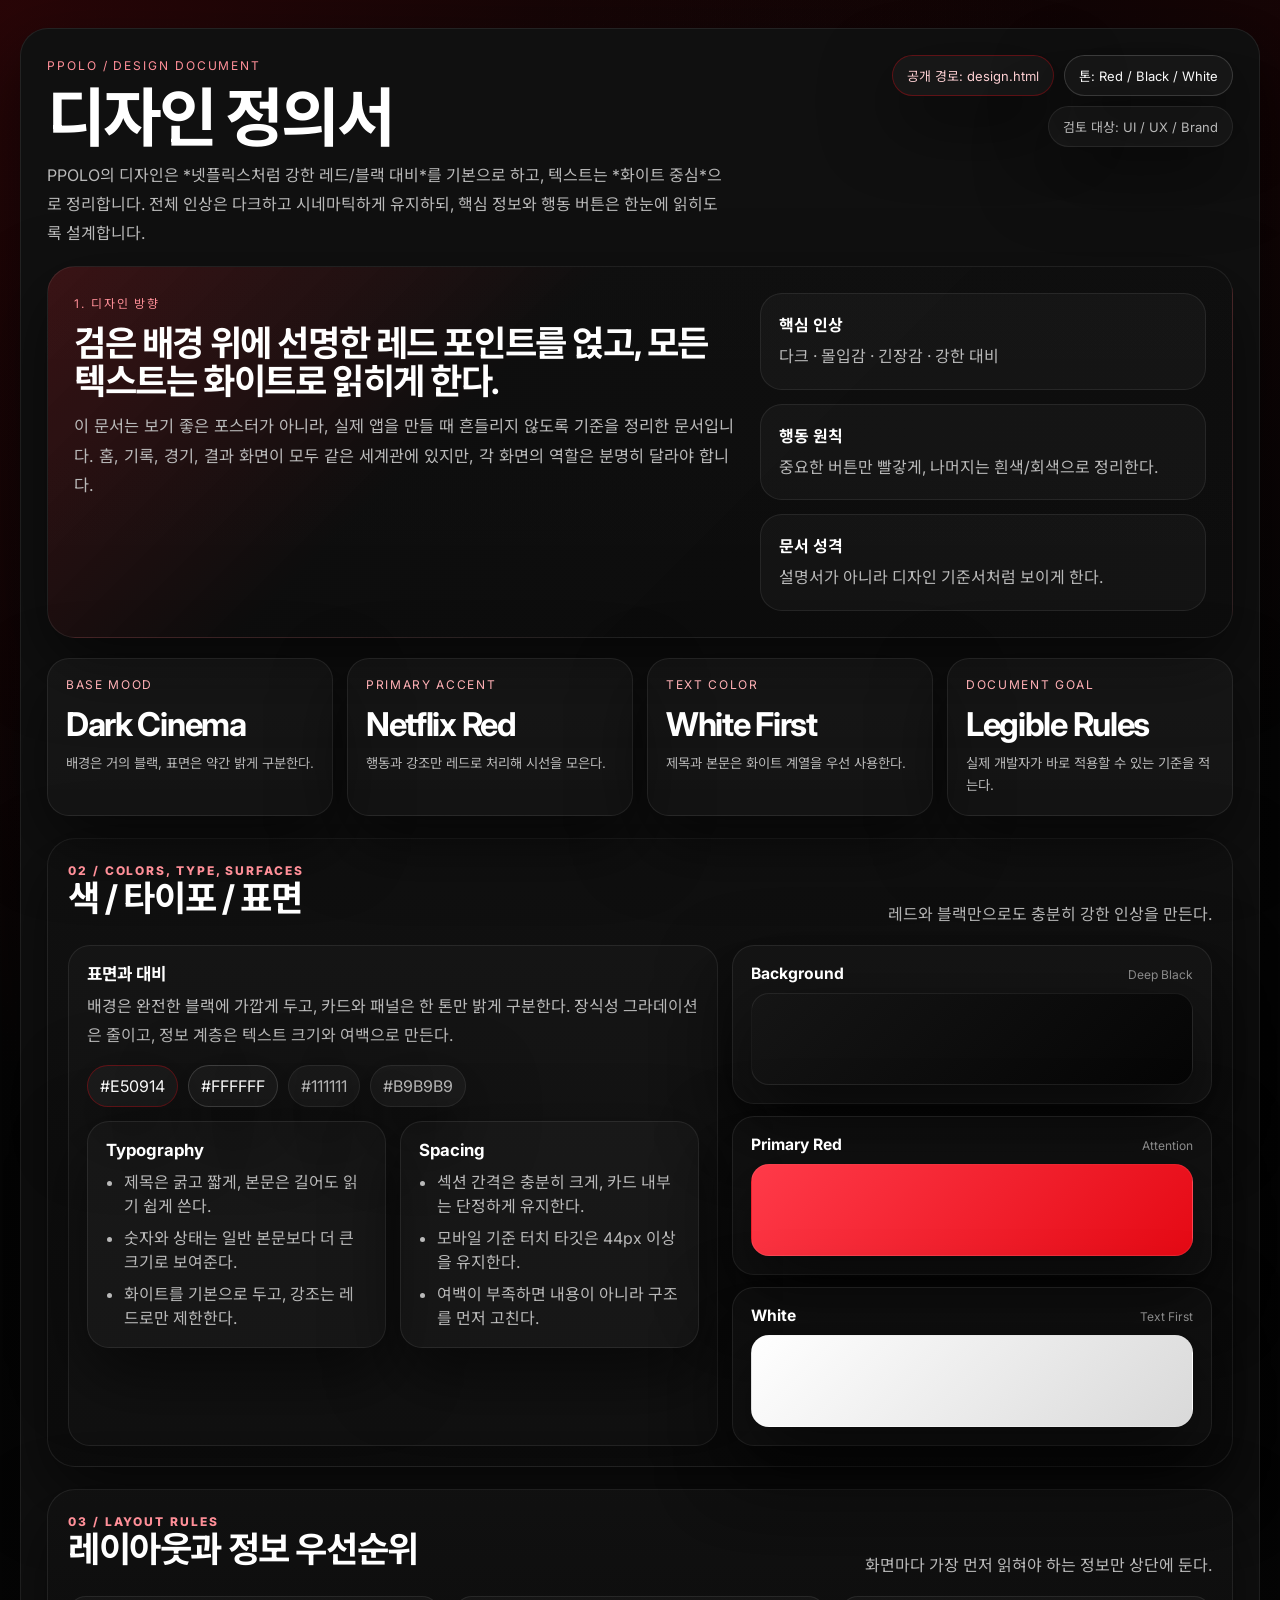
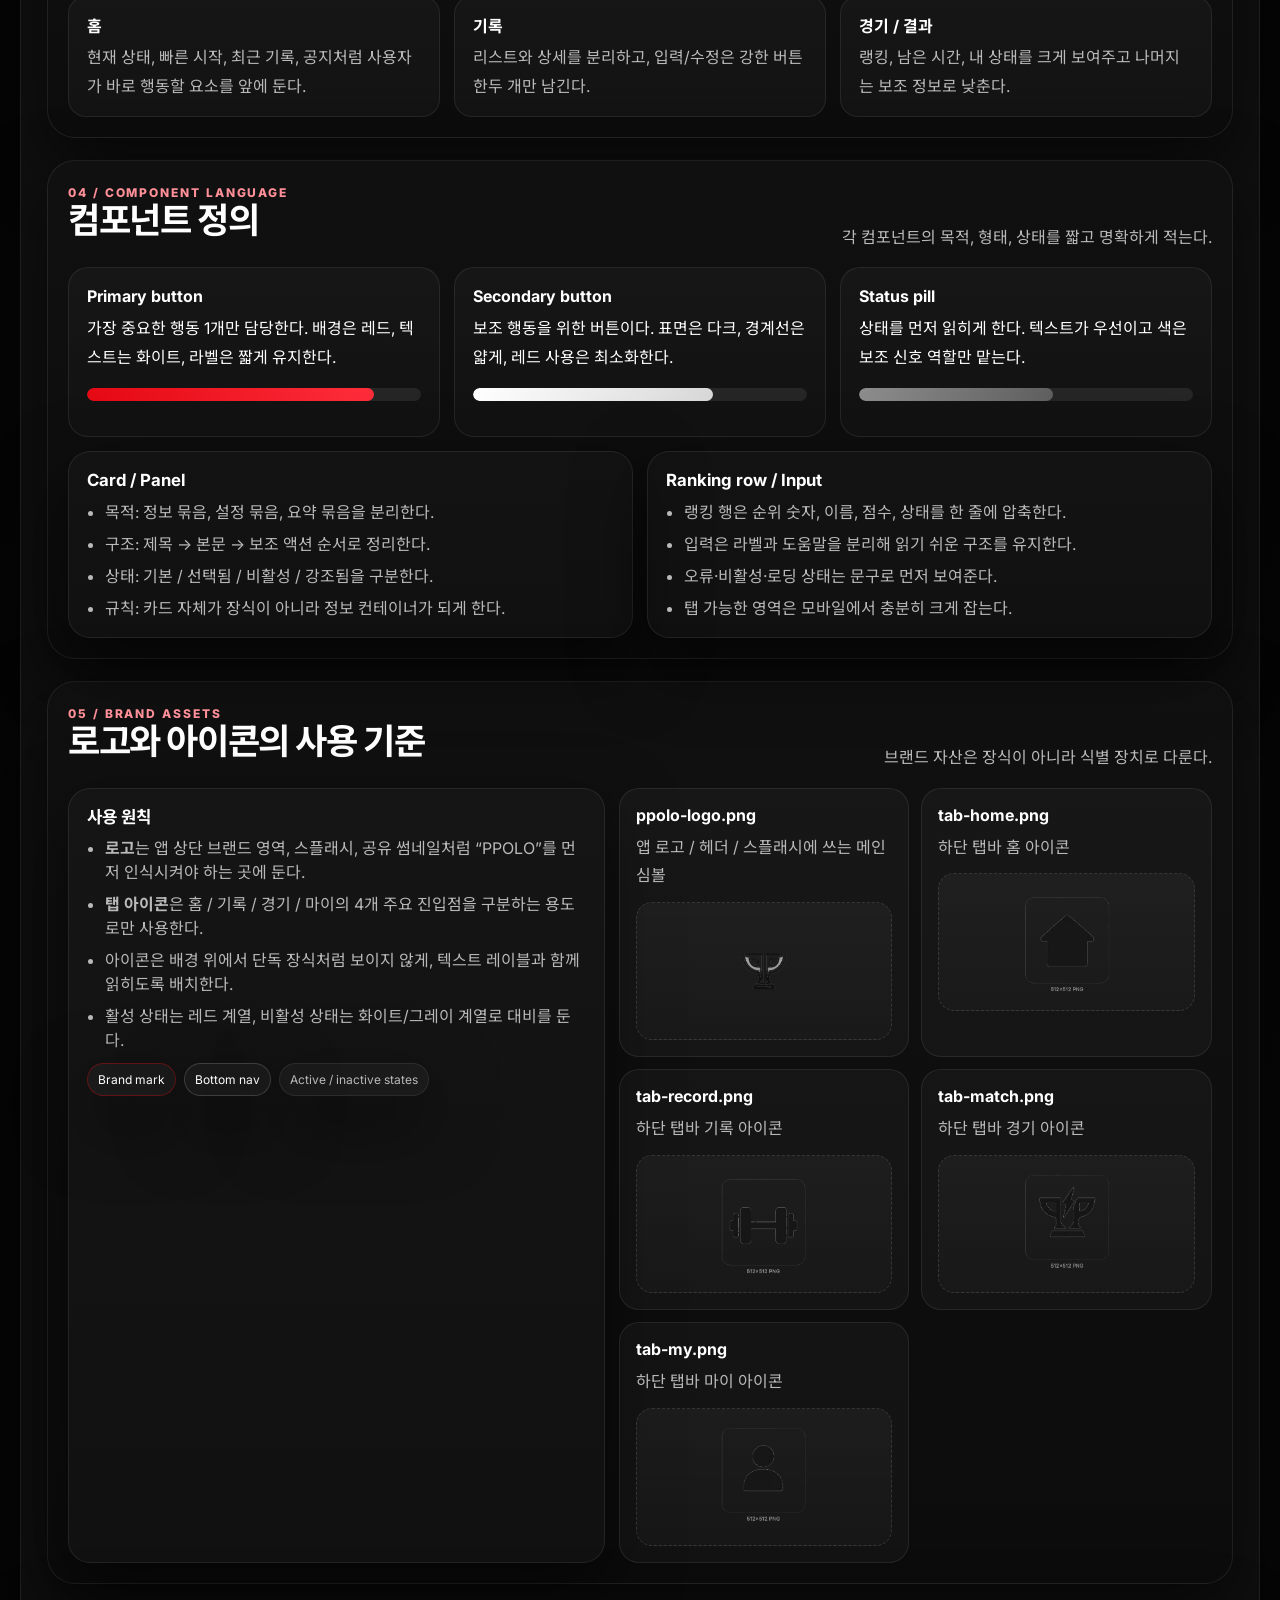
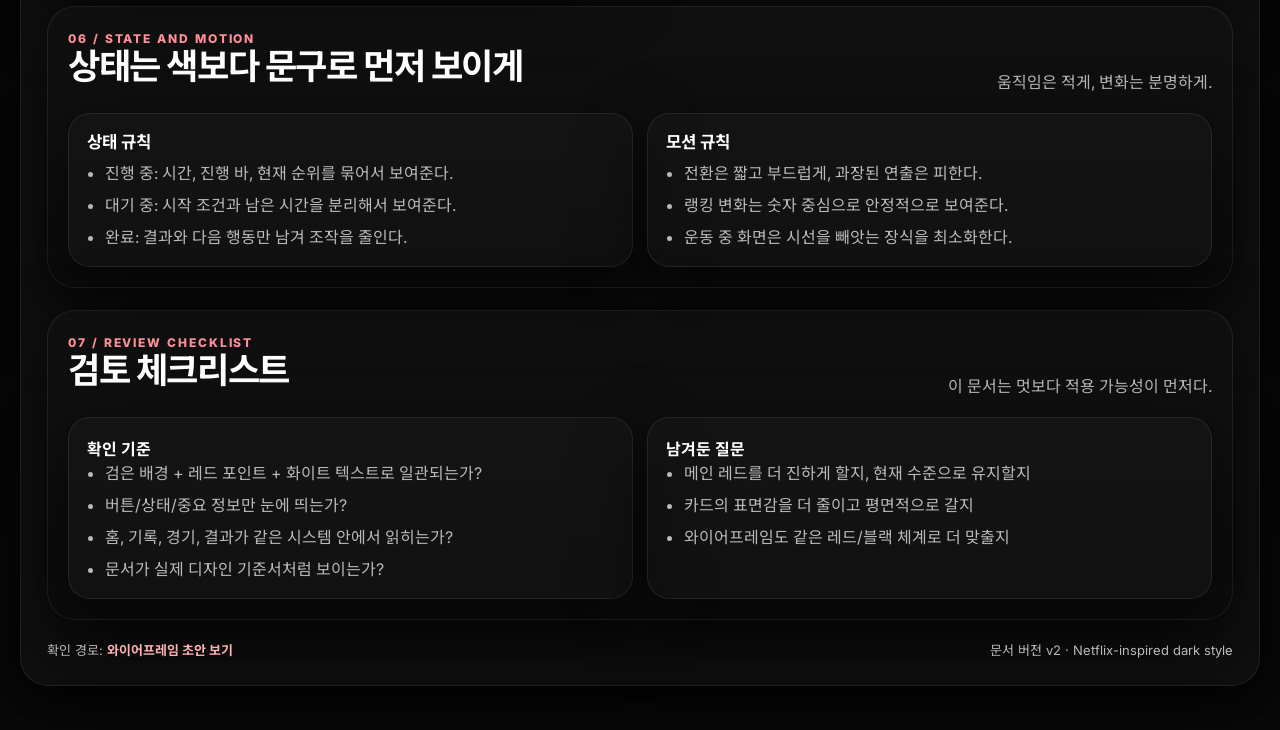
==== commit b7294e97: "docs: add brand assets to design spec" ====
--- a/demo/app/site/design.html
+++ b/demo/app/site/design.html
@@ -333,6 +333,45 @@
       .component-bar.white span { background: linear-gradient(90deg, #fff, #d8d8d8); }
       .component-bar.gray span { background: linear-gradient(90deg, #8d8d8d, #5f5f5f); }
 
+      .asset-grid {
+        display: grid;
+        grid-template-columns: 0.95fr 1.05fr;
+        gap: 14px;
+      }
+      .asset-showcase {
+        display: grid;
+        grid-template-columns: repeat(2, minmax(0, 1fr));
+        gap: 12px;
+      }
+      .asset-card {
+        padding: 16px;
+        border-radius: 20px;
+        background: rgba(255,255,255,0.03);
+        border: 1px solid rgba(255,255,255,0.08);
+      }
+      .asset-card strong { display: block; margin-bottom: 8px; }
+      .asset-card p { margin: 0 0 12px; color: var(--muted); }
+      .asset-img-wrap {
+        min-height: 130px;
+        display: grid;
+        place-items: center;
+        padding: 14px;
+        border-radius: 16px;
+        background: linear-gradient(180deg, rgba(255,255,255,0.04), rgba(255,255,255,0.02));
+        border: 1px dashed rgba(255,255,255,0.12);
+      }
+      .asset-img {
+        max-width: 100%;
+        max-height: 108px;
+        object-fit: contain;
+      }
+      .asset-badges {
+        display: flex;
+        flex-wrap: wrap;
+        gap: 8px;
+      }
+      .asset-badges .pill { font-size: 12px; padding: 8px 10px; }
+
       .check-grid {
         display: grid;
         grid-template-columns: repeat(2, minmax(0, 1fr));
@@ -581,7 +620,73 @@
         <section class="section">
           <div class="section-head">
             <div>
-              <div class="section-index">05 / State and motion</div>
+              <div class="section-index">05 / Brand assets</div>
+              <h2>로고와 아이콘의 사용 기준</h2>
+            </div>
+            <p>브랜드 자산은 장식이 아니라 식별 장치로 다룬다.</p>
+          </div>
+
+          <div class="asset-grid">
+            <div class="card">
+              <h3>사용 원칙</h3>
+              <ul>
+                <li><strong>로고</strong>는 앱 상단 브랜드 영역, 스플래시, 공유 썸네일처럼 “PPOLO”를 먼저 인식시켜야 하는 곳에 둔다.</li>
+                <li><strong>탭 아이콘</strong>은 홈 / 기록 / 경기 / 마이의 4개 주요 진입점을 구분하는 용도로만 사용한다.</li>
+                <li>아이콘은 배경 위에서 단독 장식처럼 보이지 않게, 텍스트 레이블과 함께 읽히도록 배치한다.</li>
+                <li>활성 상태는 레드 계열, 비활성 상태는 화이트/그레이 계열로 대비를 둔다.</li>
+              </ul>
+              <div style="height:12px"></div>
+              <div class="asset-badges">
+                <span class="pill red">Brand mark</span>
+                <span class="pill white">Bottom nav</span>
+                <span class="pill gray">Active / inactive states</span>
+              </div>
+            </div>
+
+            <div class="asset-showcase">
+              <div class="asset-card">
+                <strong>ppolo-logo.png</strong>
+                <p>앱 로고 / 헤더 / 스플래시에 쓰는 메인 심볼</p>
+                <div class="asset-img-wrap">
+                  <img class="asset-img" src="./assets/ppolo-logo.png" alt="PPOLO 로고" />
+                </div>
+              </div>
+              <div class="asset-card">
+                <strong>tab-home.png</strong>
+                <p>하단 탭바 홈 아이콘</p>
+                <div class="asset-img-wrap">
+                  <img class="asset-img" src="./assets/tab-home.png" alt="홈 탭 아이콘" />
+                </div>
+              </div>
+              <div class="asset-card">
+                <strong>tab-record.png</strong>
+                <p>하단 탭바 기록 아이콘</p>
+                <div class="asset-img-wrap">
+                  <img class="asset-img" src="./assets/tab-record.png" alt="기록 탭 아이콘" />
+                </div>
+              </div>
+              <div class="asset-card">
+                <strong>tab-match.png</strong>
+                <p>하단 탭바 경기 아이콘</p>
+                <div class="asset-img-wrap">
+                  <img class="asset-img" src="./assets/tab-match.png" alt="경기 탭 아이콘" />
+                </div>
+              </div>
+              <div class="asset-card">
+                <strong>tab-my.png</strong>
+                <p>하단 탭바 마이 아이콘</p>
+                <div class="asset-img-wrap">
+                  <img class="asset-img" src="./assets/tab-my.png" alt="마이 탭 아이콘" />
+                </div>
+              </div>
+            </div>
+          </div>
+        </section>
+
+        <section class="section">
+          <div class="section-head">
+            <div>
+              <div class="section-index">06 / State and motion</div>
               <h2>상태는 색보다 문구로 먼저 보이게</h2>
             </div>
             <p>움직임은 적게, 변화는 분명하게.</p>
@@ -610,7 +715,7 @@
         <section class="section">
           <div class="section-head">
             <div>
-              <div class="section-index">06 / Review checklist</div>
+              <div class="section-index">07 / Review checklist</div>
               <h2>검토 체크리스트</h2>
             </div>
             <p>이 문서는 멋보다 적용 가능성이 먼저다.</p>
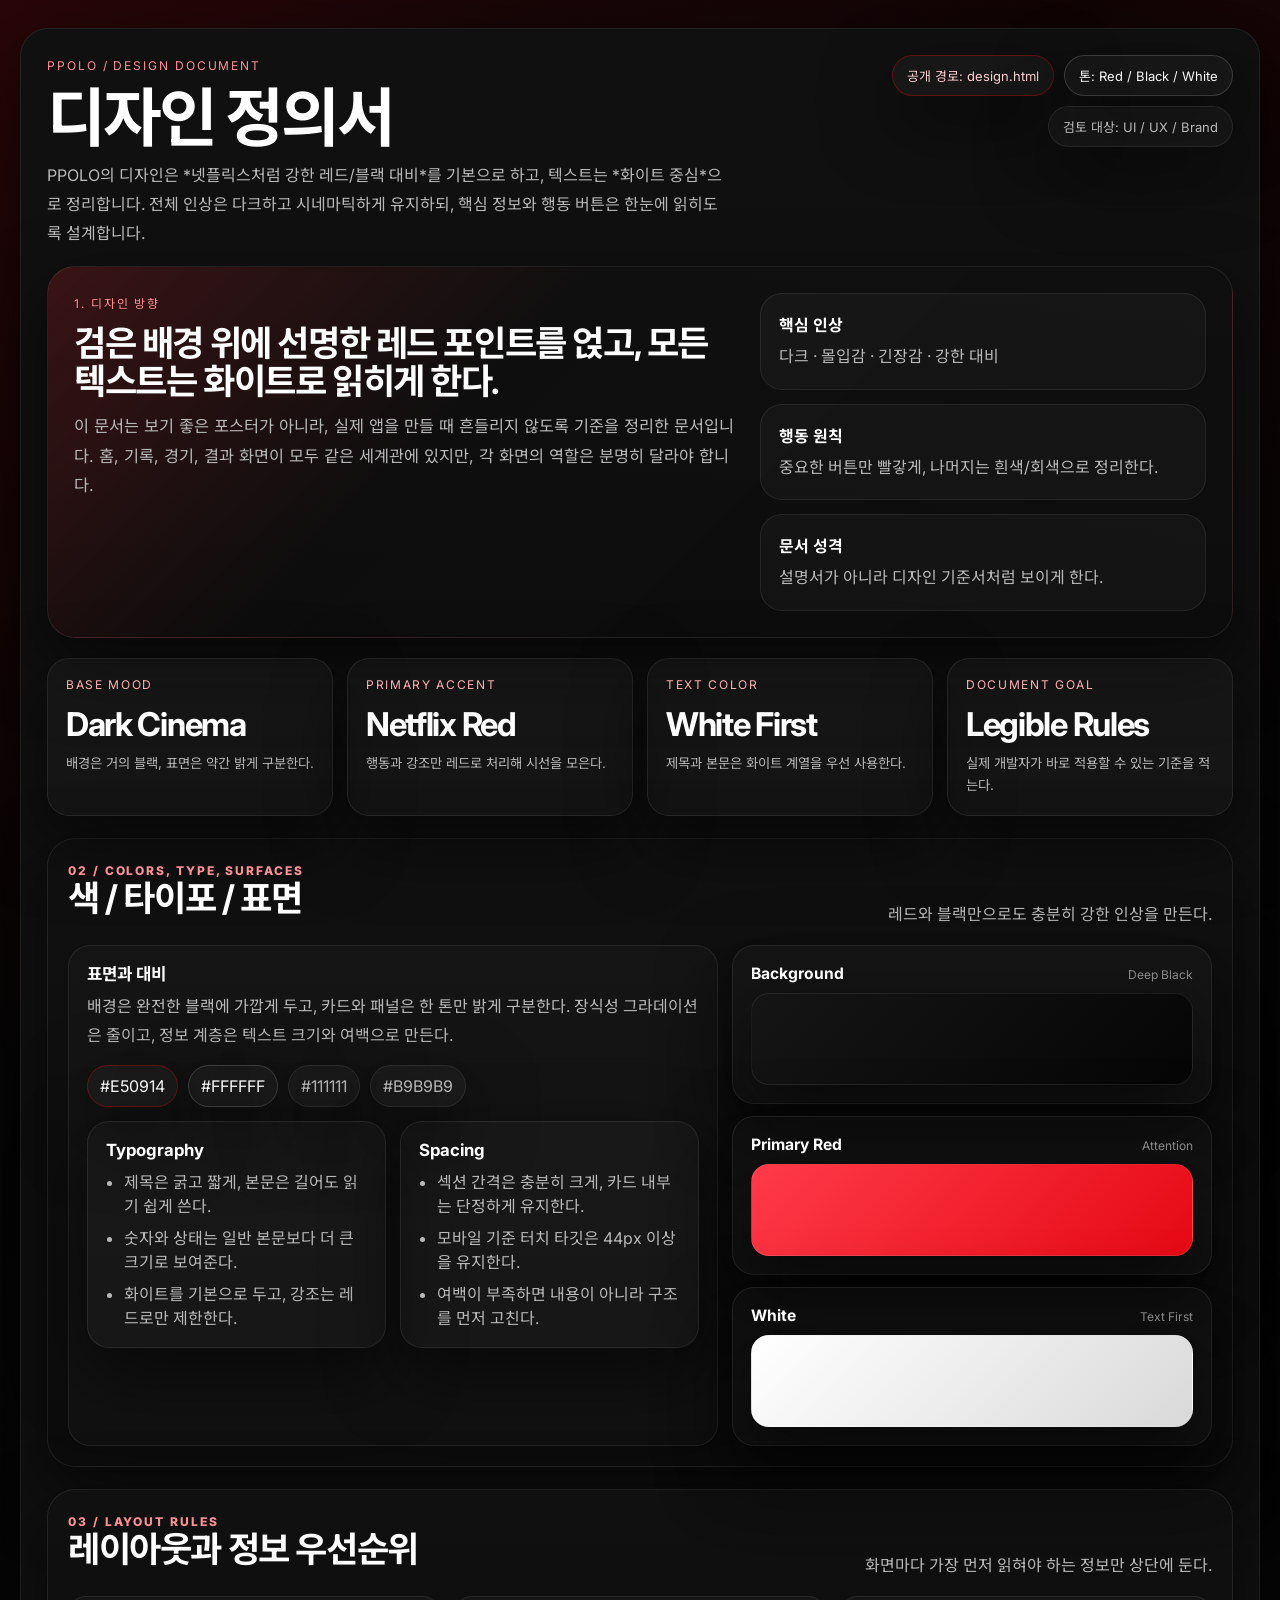
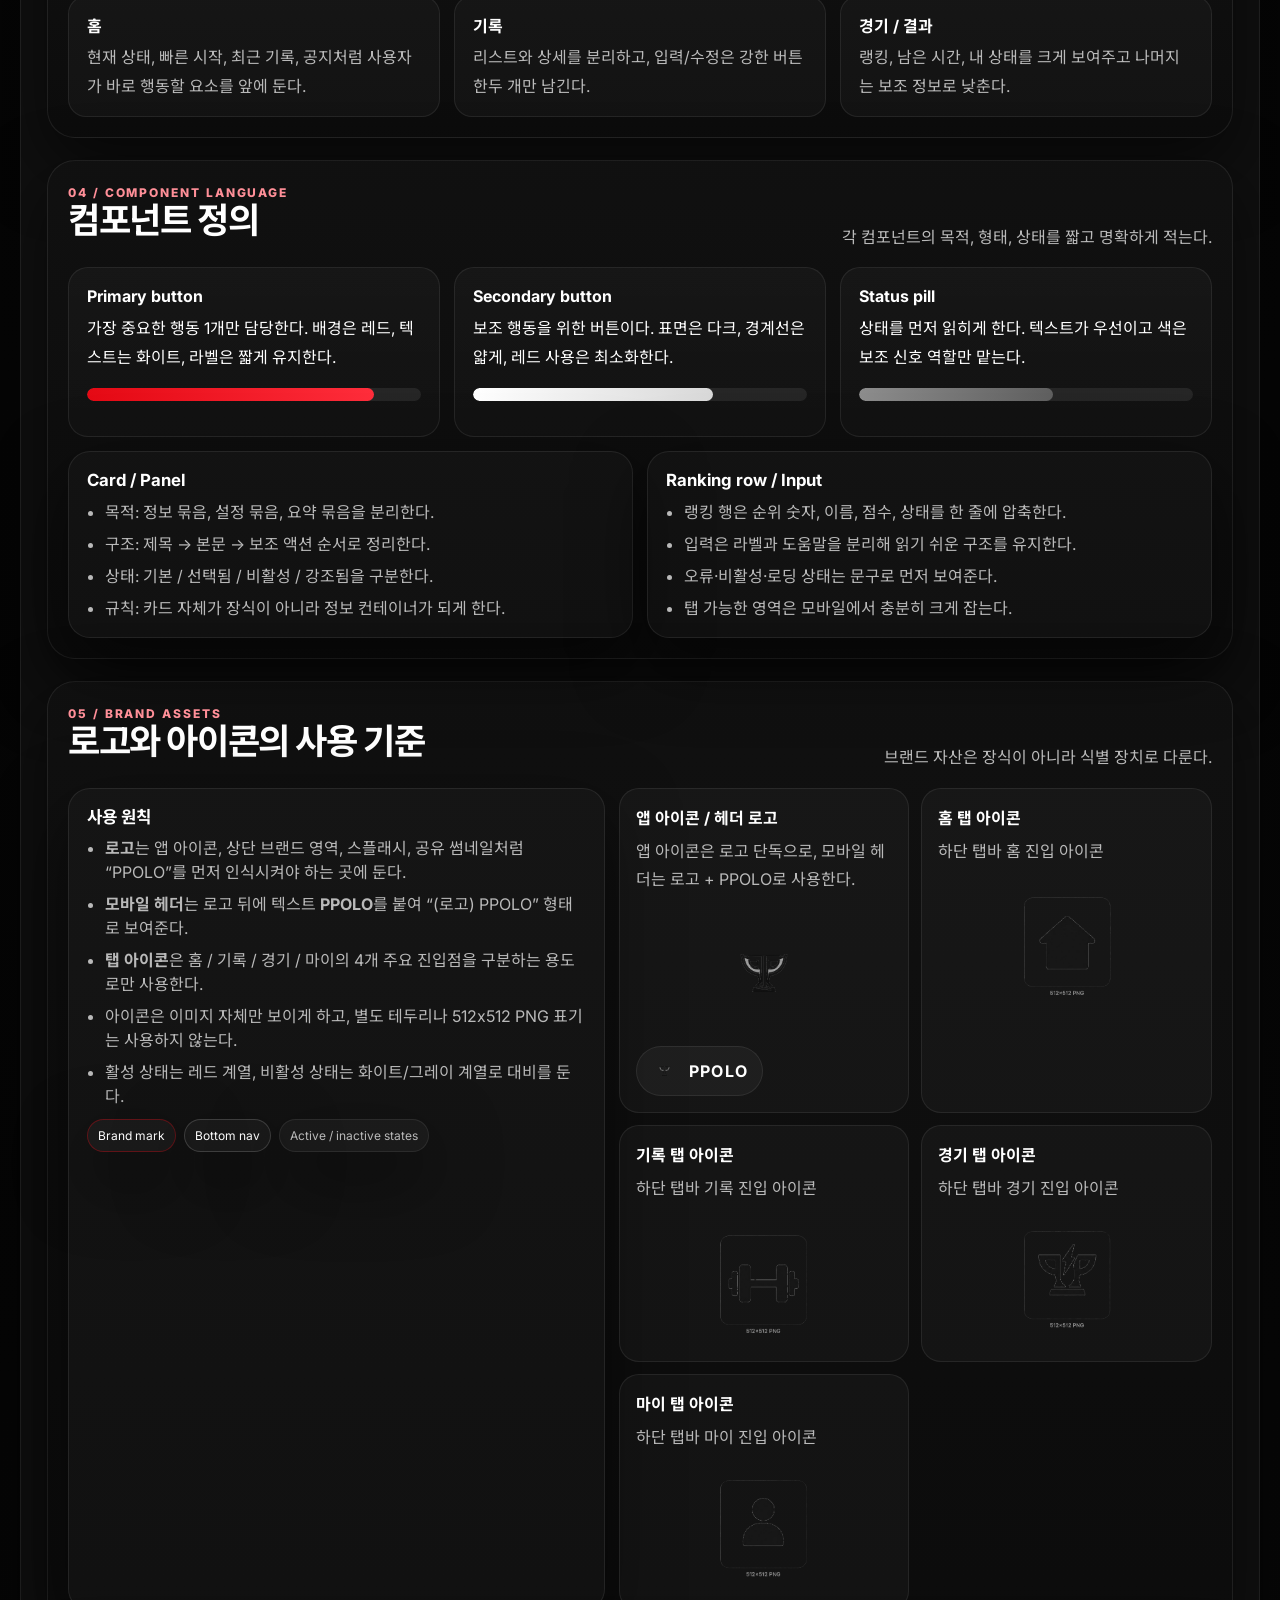
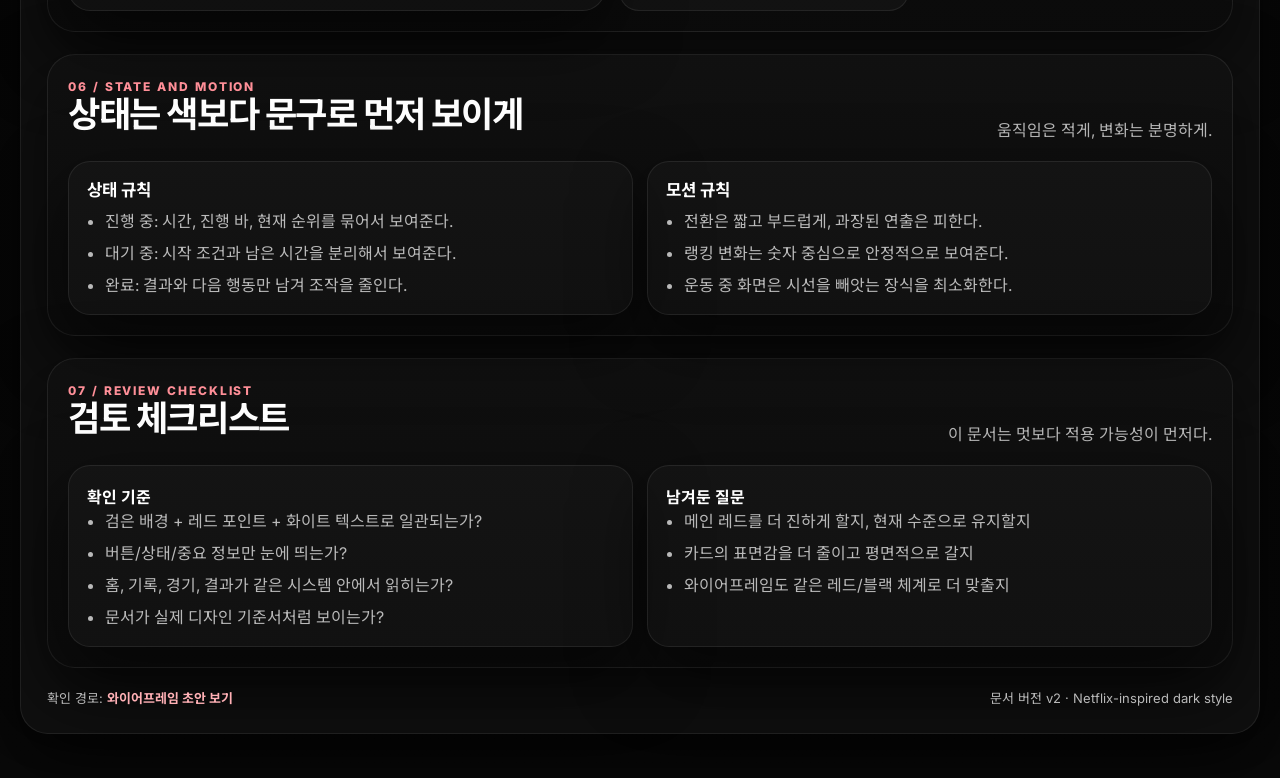
==== commit 0a2de542: "docs: refine brand header and icon usage" ====
--- a/demo/app/site/design.html
+++ b/demo/app/site/design.html
@@ -355,15 +355,34 @@
         min-height: 130px;
         display: grid;
         place-items: center;
-        padding: 14px;
-        border-radius: 16px;
-        background: linear-gradient(180deg, rgba(255,255,255,0.04), rgba(255,255,255,0.02));
-        border: 1px dashed rgba(255,255,255,0.12);
+        padding: 4px 0 0;
+        border: 0;
+        background: transparent;
       }
       .asset-img {
         max-width: 100%;
-        max-height: 108px;
+        max-height: 112px;
         object-fit: contain;
+      }
+      .brand-demo {
+        display: inline-flex;
+        align-items: center;
+        gap: 10px;
+        padding: 10px 14px;
+        border-radius: 999px;
+        background: rgba(255,255,255,0.04);
+        border: 1px solid rgba(255,255,255,0.08);
+      }
+      .brand-demo img {
+        width: 28px;
+        height: 28px;
+        object-fit: contain;
+        display: block;
+      }
+      .brand-demo strong {
+        margin: 0;
+        font-size: 1rem;
+        letter-spacing: 0.08em;
       }
       .asset-badges {
         display: flex;
@@ -630,9 +649,10 @@
             <div class="card">
               <h3>사용 원칙</h3>
               <ul>
-                <li><strong>로고</strong>는 앱 상단 브랜드 영역, 스플래시, 공유 썸네일처럼 “PPOLO”를 먼저 인식시켜야 하는 곳에 둔다.</li>
+                <li><strong>로고</strong>는 앱 아이콘, 상단 브랜드 영역, 스플래시, 공유 썸네일처럼 “PPOLO”를 먼저 인식시켜야 하는 곳에 둔다.</li>
+                <li><strong>모바일 헤더</strong>는 로고 뒤에 텍스트 <strong>PPOLO</strong>를 붙여 “(로고) PPOLO” 형태로 보여준다.</li>
                 <li><strong>탭 아이콘</strong>은 홈 / 기록 / 경기 / 마이의 4개 주요 진입점을 구분하는 용도로만 사용한다.</li>
-                <li>아이콘은 배경 위에서 단독 장식처럼 보이지 않게, 텍스트 레이블과 함께 읽히도록 배치한다.</li>
+                <li>아이콘은 이미지 자체만 보이게 하고, 별도 테두리나 512x512 PNG 표기는 사용하지 않는다.</li>
                 <li>활성 상태는 레드 계열, 비활성 상태는 화이트/그레이 계열로 대비를 둔다.</li>
               </ul>
               <div style="height:12px"></div>
@@ -645,36 +665,41 @@
 
             <div class="asset-showcase">
               <div class="asset-card">
-                <strong>ppolo-logo.png</strong>
-                <p>앱 로고 / 헤더 / 스플래시에 쓰는 메인 심볼</p>
+                <strong>앱 아이콘 / 헤더 로고</strong>
+                <p>앱 아이콘은 로고 단독으로, 모바일 헤더는 로고 + PPOLO로 사용한다.</p>
                 <div class="asset-img-wrap">
                   <img class="asset-img" src="./assets/ppolo-logo.png" alt="PPOLO 로고" />
                 </div>
+                <div style="height:10px"></div>
+                <div class="brand-demo">
+                  <img src="./assets/ppolo-logo.png" alt="PPOLO 로고" />
+                  <strong>PPOLO</strong>
+                </div>
               </div>
               <div class="asset-card">
-                <strong>tab-home.png</strong>
-                <p>하단 탭바 홈 아이콘</p>
+                <strong>홈 탭 아이콘</strong>
+                <p>하단 탭바 홈 진입 아이콘</p>
                 <div class="asset-img-wrap">
                   <img class="asset-img" src="./assets/tab-home.png" alt="홈 탭 아이콘" />
                 </div>
               </div>
               <div class="asset-card">
-                <strong>tab-record.png</strong>
-                <p>하단 탭바 기록 아이콘</p>
+                <strong>기록 탭 아이콘</strong>
+                <p>하단 탭바 기록 진입 아이콘</p>
                 <div class="asset-img-wrap">
                   <img class="asset-img" src="./assets/tab-record.png" alt="기록 탭 아이콘" />
                 </div>
               </div>
               <div class="asset-card">
-                <strong>tab-match.png</strong>
-                <p>하단 탭바 경기 아이콘</p>
+                <strong>경기 탭 아이콘</strong>
+                <p>하단 탭바 경기 진입 아이콘</p>
                 <div class="asset-img-wrap">
                   <img class="asset-img" src="./assets/tab-match.png" alt="경기 탭 아이콘" />
                 </div>
               </div>
               <div class="asset-card">
-                <strong>tab-my.png</strong>
-                <p>하단 탭바 마이 아이콘</p>
+                <strong>마이 탭 아이콘</strong>
+                <p>하단 탭바 마이 진입 아이콘</p>
                 <div class="asset-img-wrap">
                   <img class="asset-img" src="./assets/tab-my.png" alt="마이 탭 아이콘" />
                 </div>
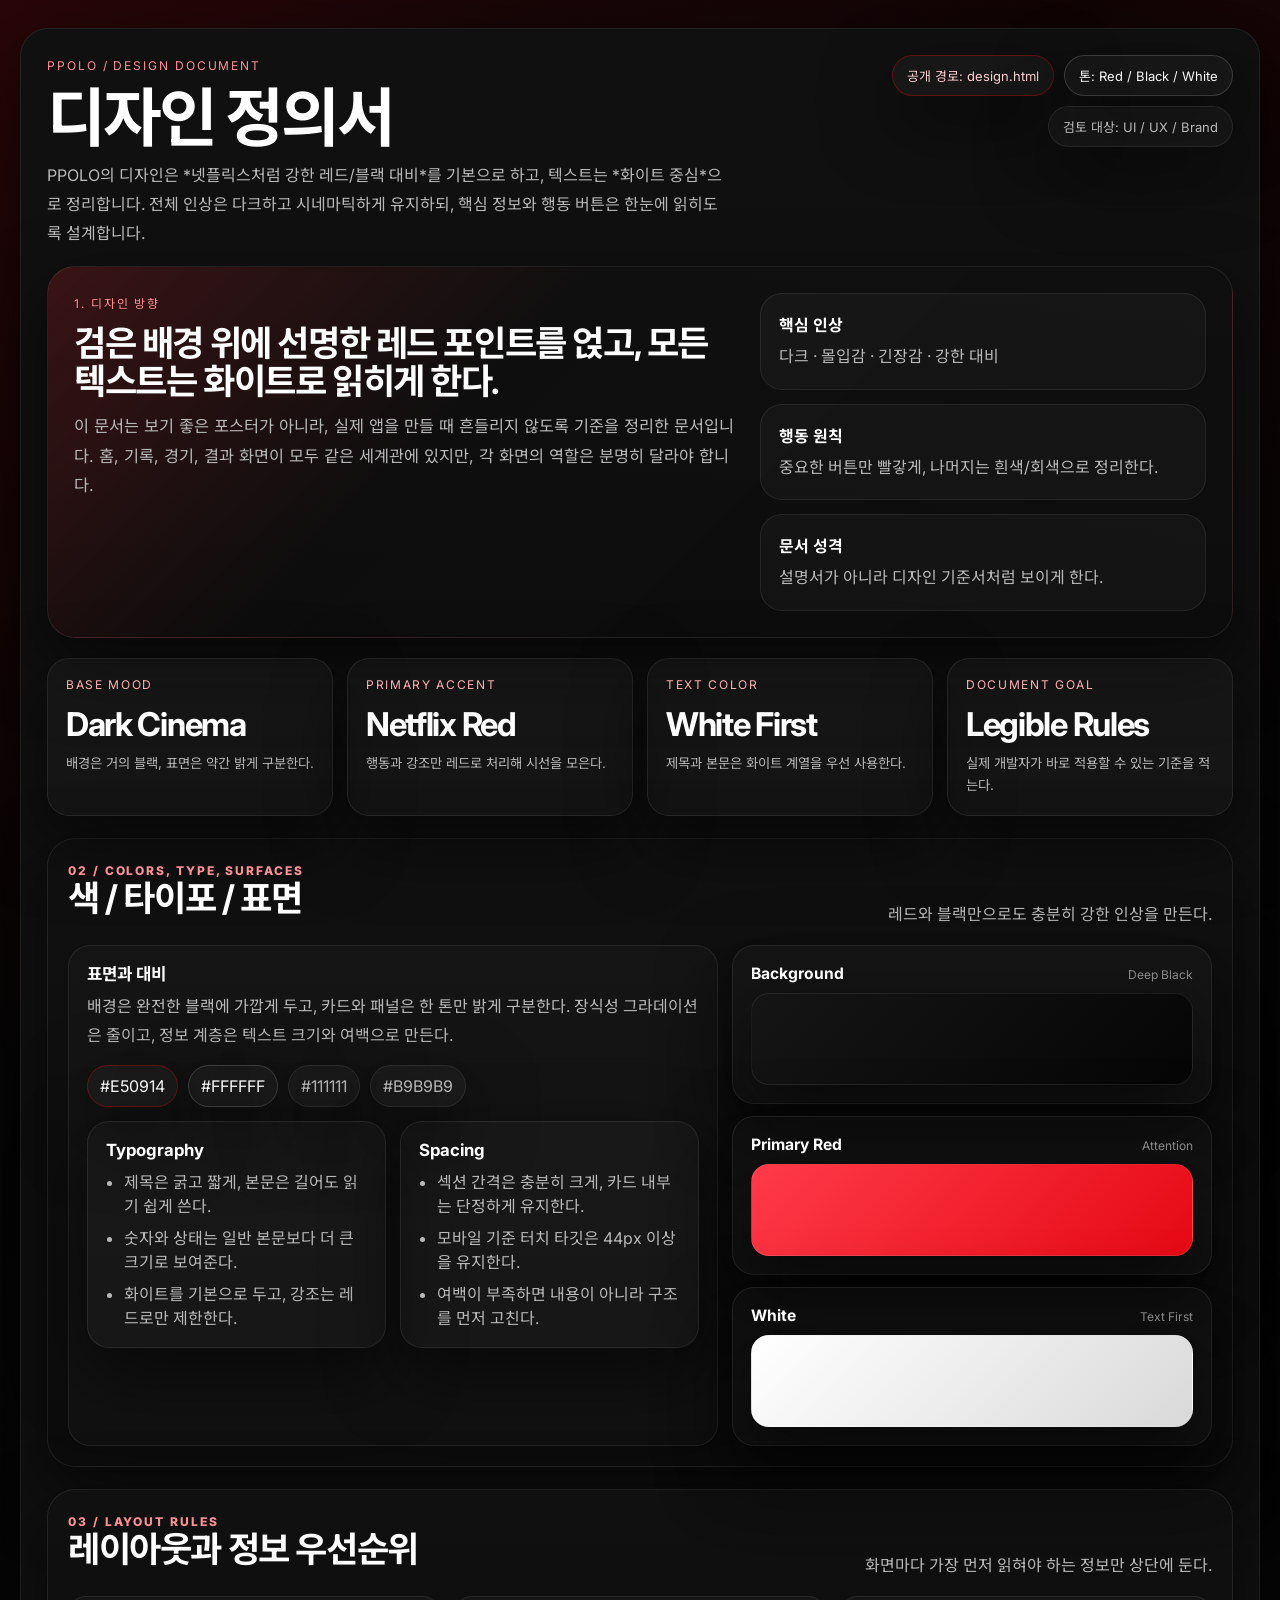
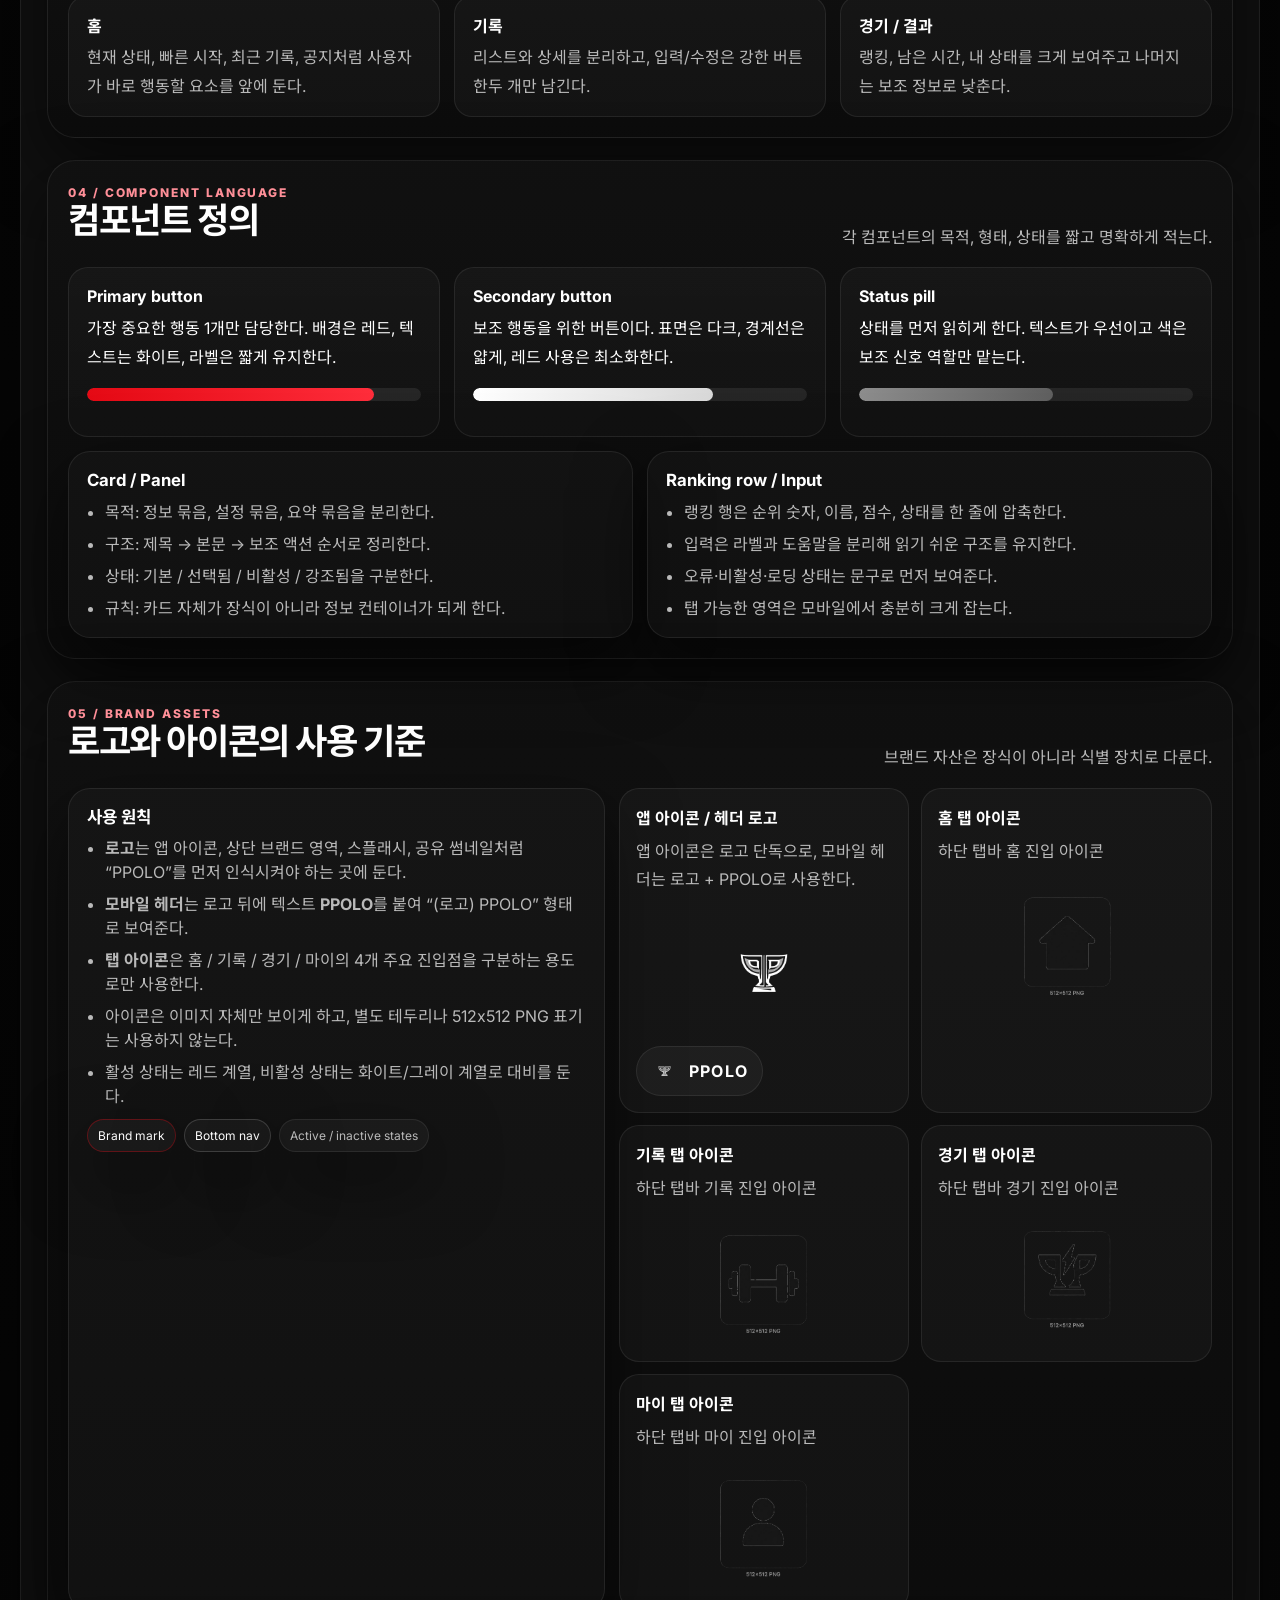
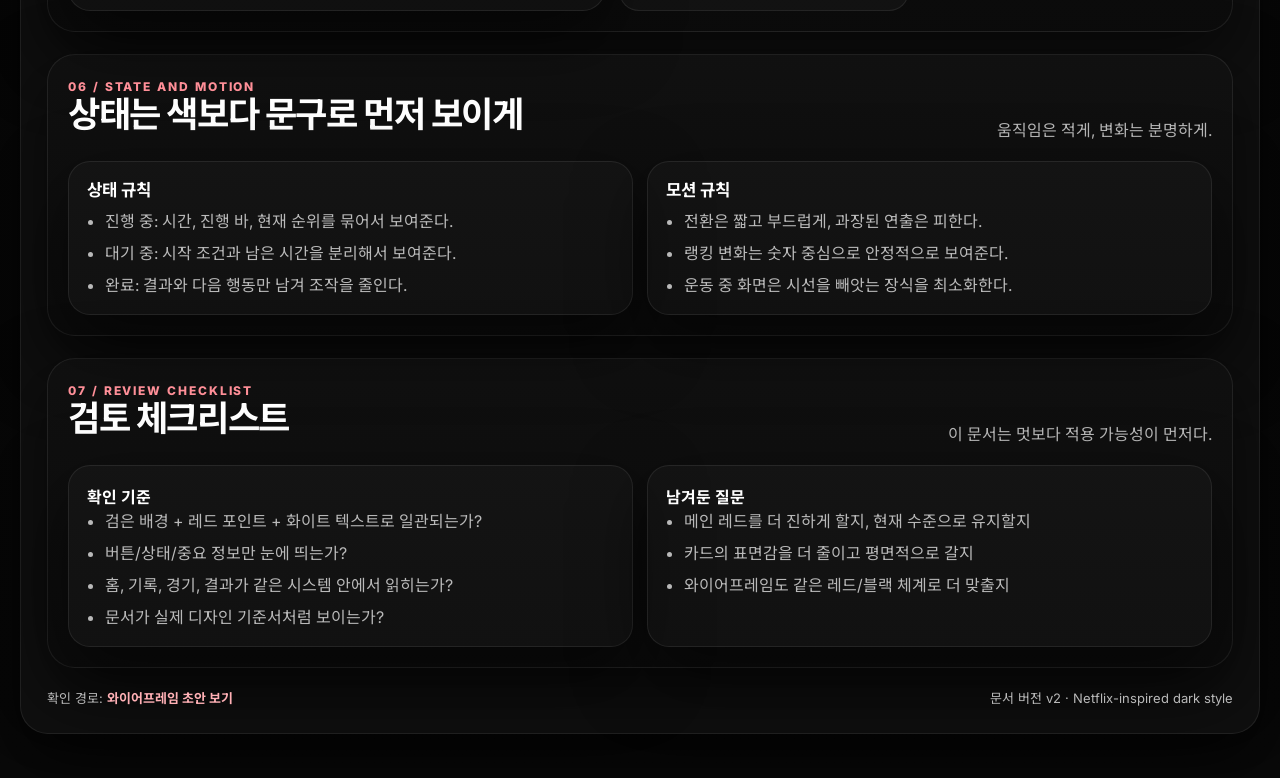
==== commit aa44c595: "docs: add white logo variant for dark surfaces" ====
--- a/demo/app/site/design.html
+++ b/demo/app/site/design.html
@@ -668,11 +668,11 @@
                 <strong>앱 아이콘 / 헤더 로고</strong>
                 <p>앱 아이콘은 로고 단독으로, 모바일 헤더는 로고 + PPOLO로 사용한다.</p>
                 <div class="asset-img-wrap">
-                  <img class="asset-img" src="./assets/ppolo-logo.png" alt="PPOLO 로고" />
+                  <img class="asset-img" src="./assets/ppolo-logo-white.png" alt="PPOLO 로고" />
                 </div>
                 <div style="height:10px"></div>
                 <div class="brand-demo">
-                  <img src="./assets/ppolo-logo.png" alt="PPOLO 로고" />
+                  <img src="./assets/ppolo-logo-white.png" alt="PPOLO 로고" />
                   <strong>PPOLO</strong>
                 </div>
               </div>
